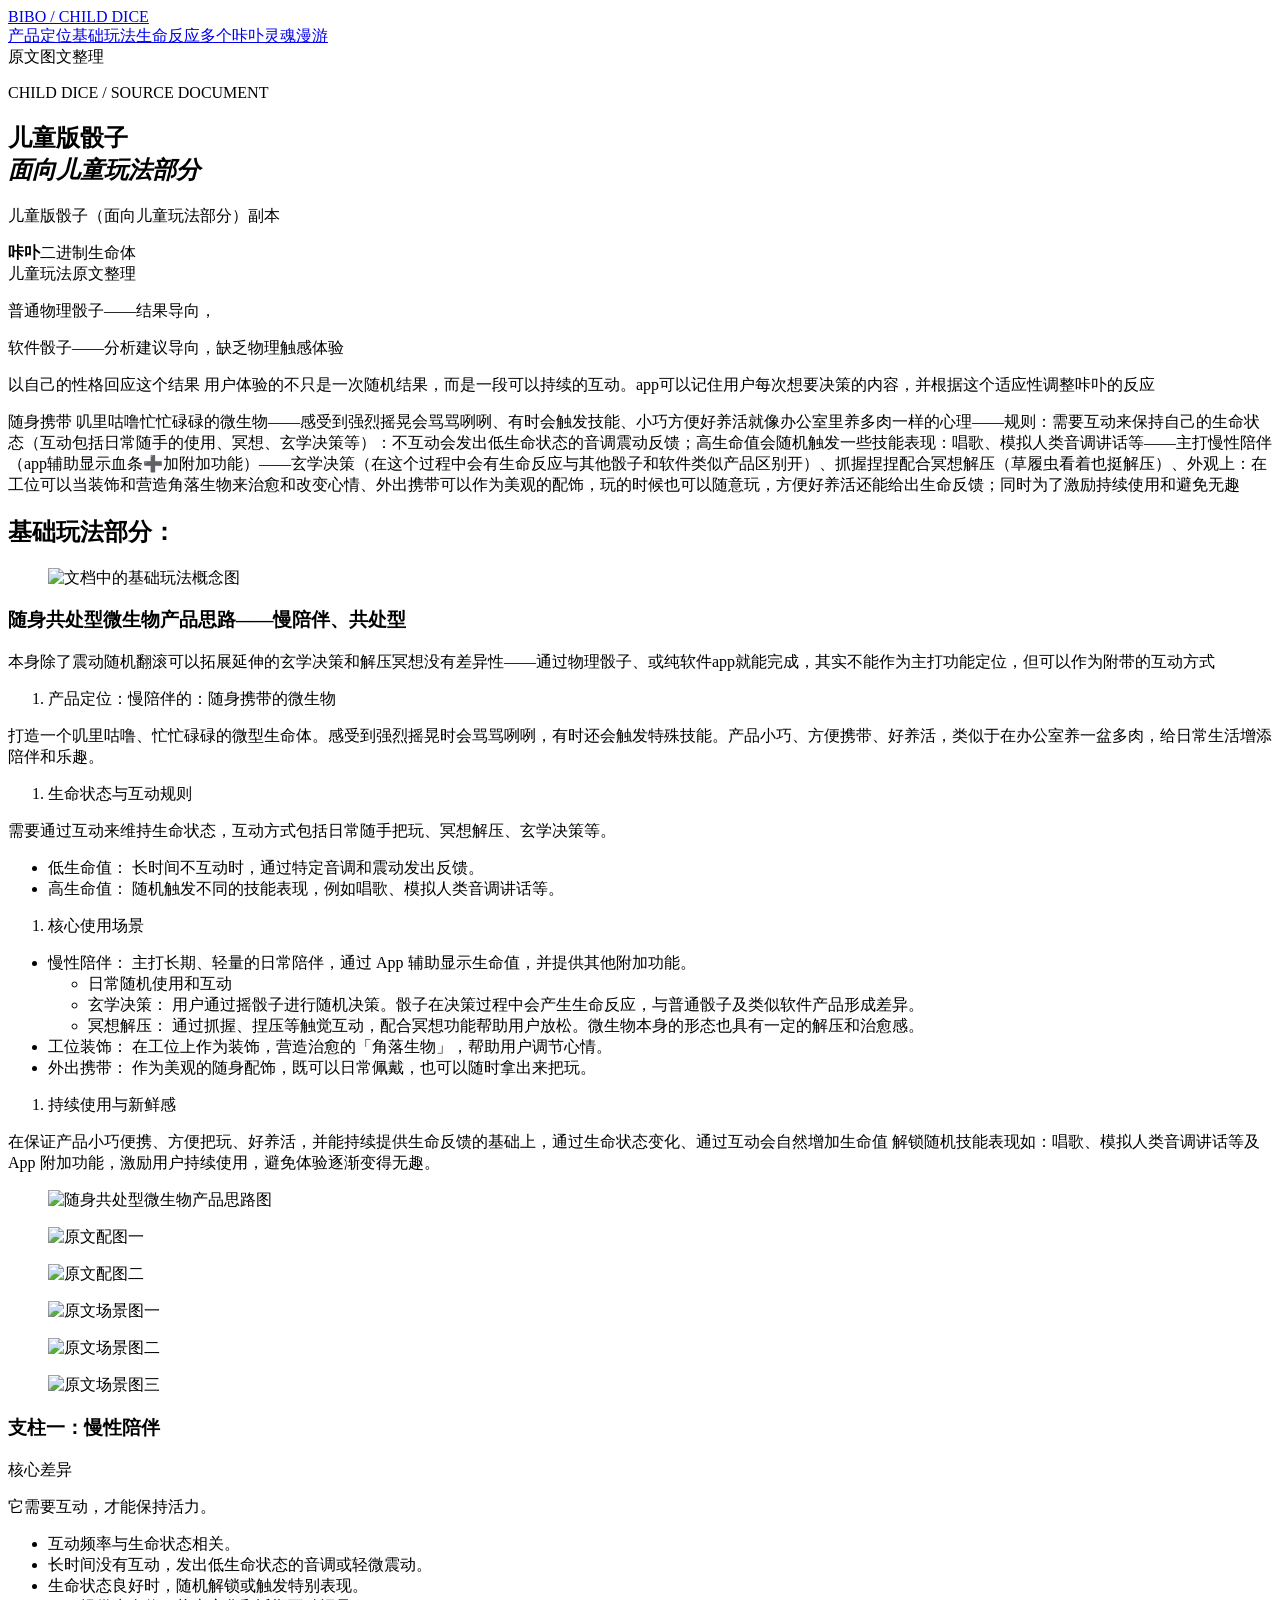
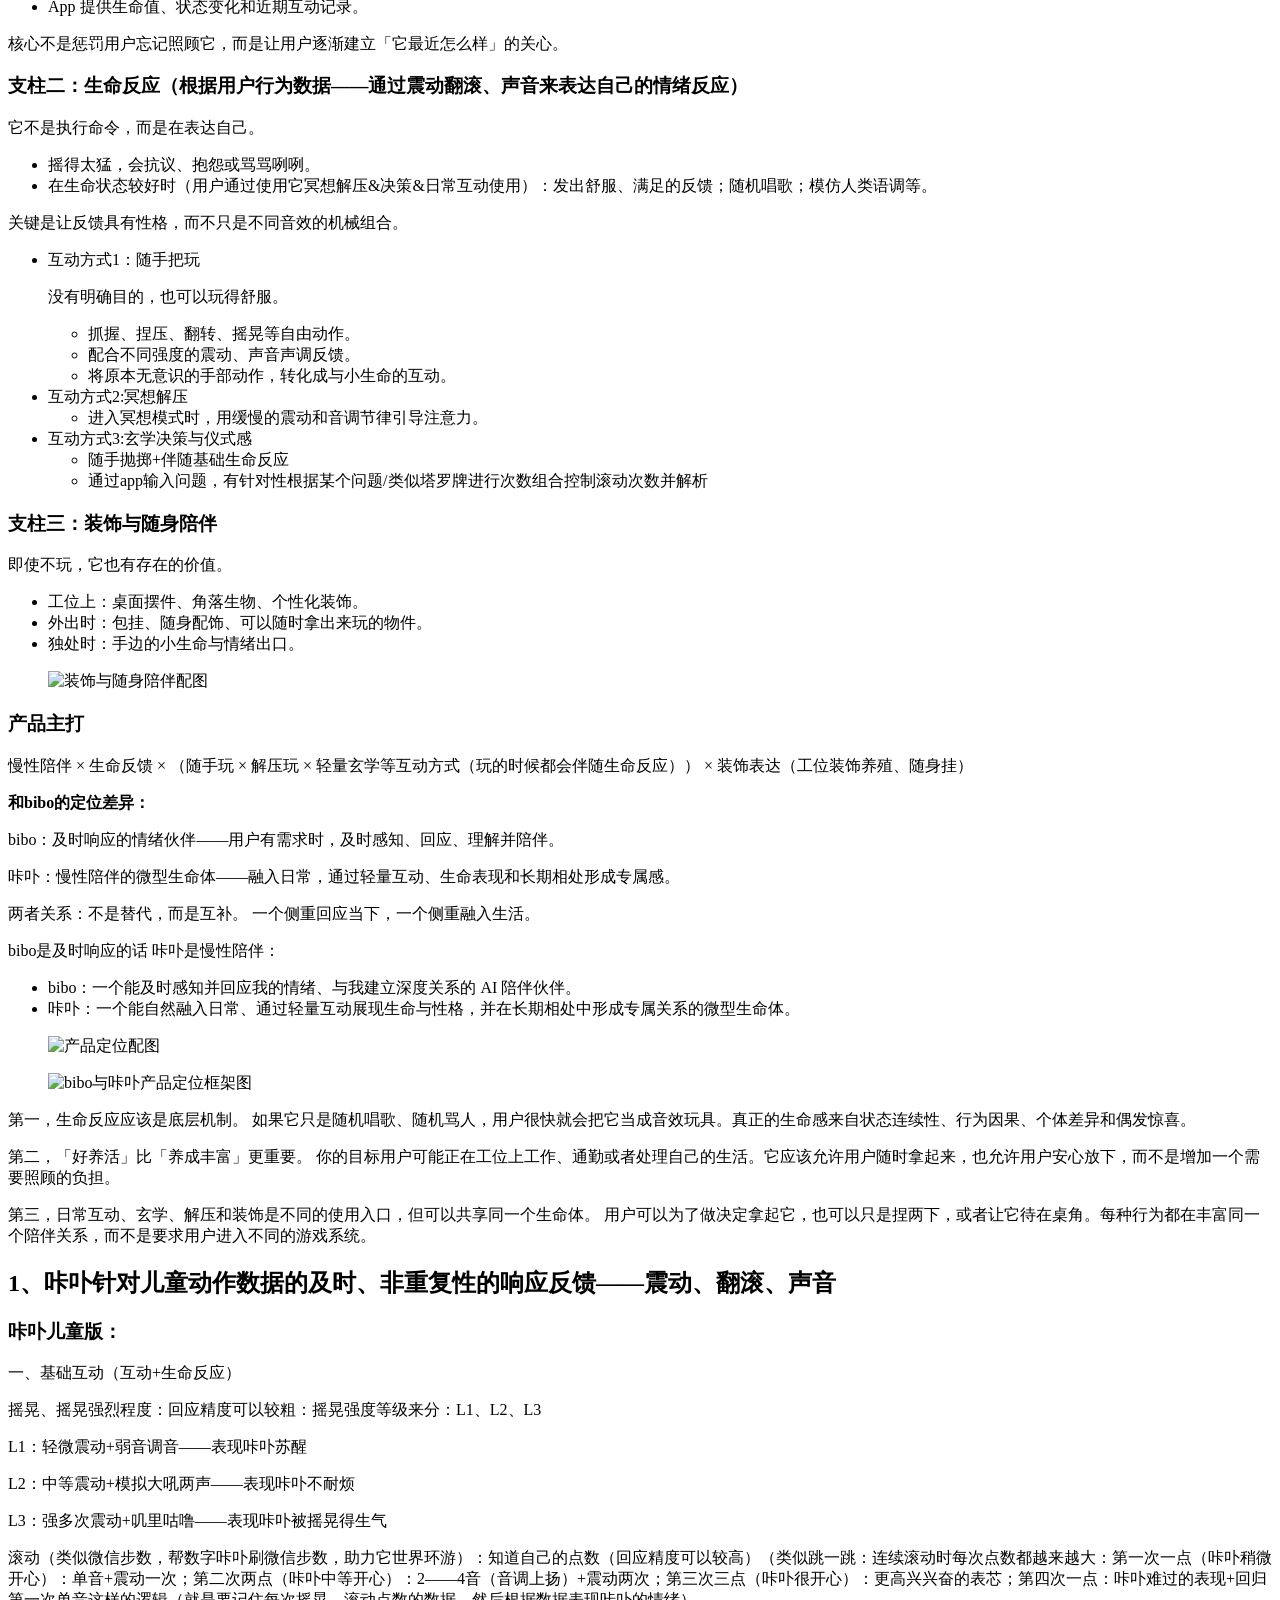
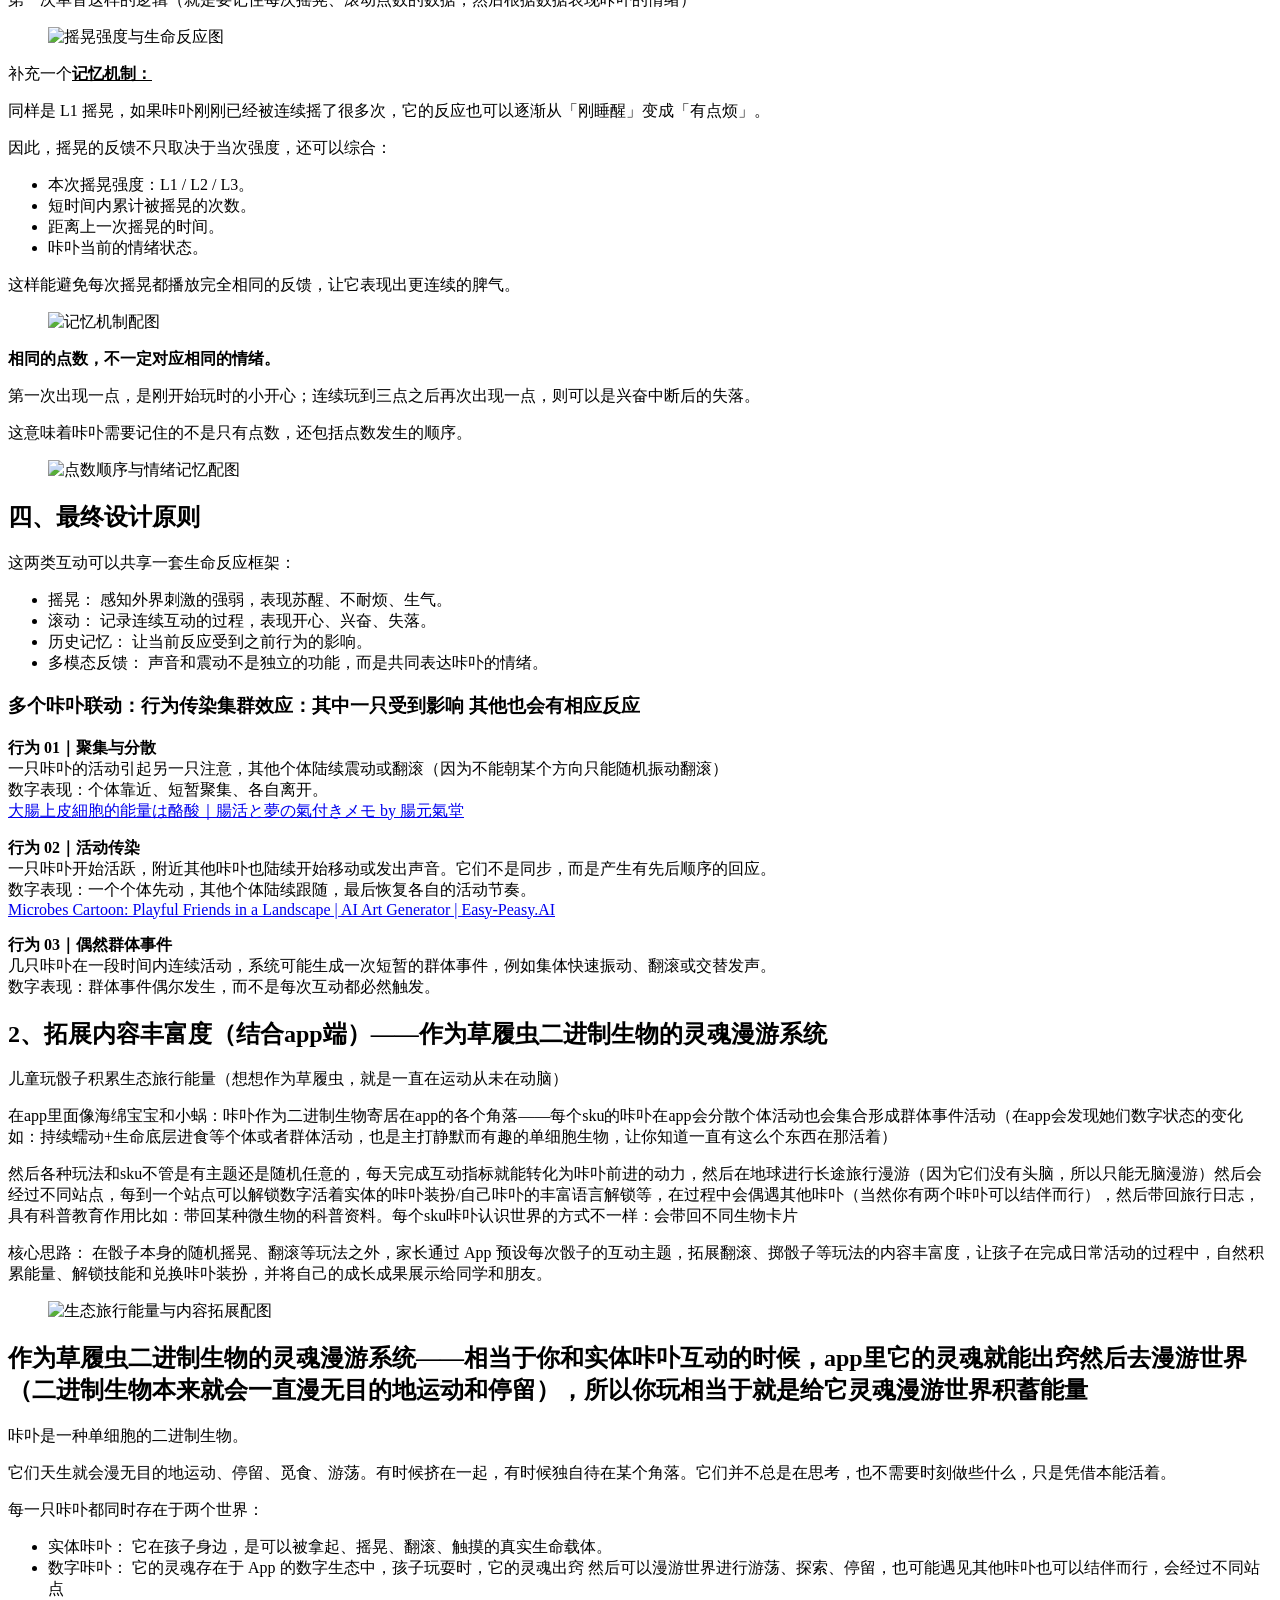
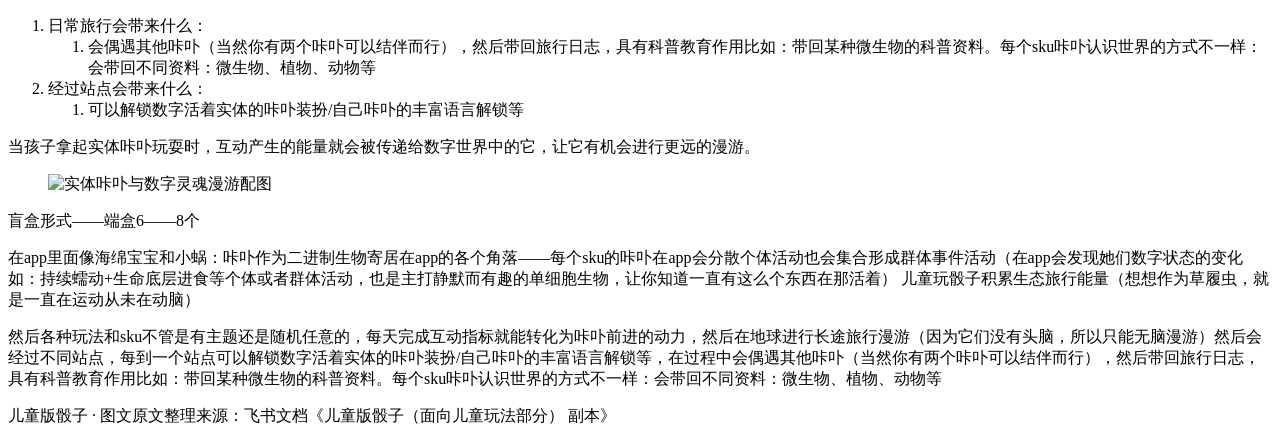
==== child-dice-source.html @ 96156d4f "Add child dice source page" ====
<!doctype html>
<html lang="zh-CN">
<head>
  <meta charset="utf-8" />
  <meta name="viewport" content="width=device-width, initial-scale=1" />
  <meta name="description" content="儿童版骰子面向儿童玩法的完整图文整理" />
  <title>儿童版骰子｜面向儿童玩法部分</title>
  <link rel="stylesheet" href="child-dice-source.css" />
</head>
<body>
  <header class="site-header">
    <a class="brand" href="#top"><span class="brand-mark"></span><span>BIBO / CHILD DICE</span></a>
    <nav aria-label="页面导航">
      <a href="#position">产品定位</a><a href="#basic">基础玩法</a><a href="#response">生命反应</a><a href="#swarm">多个咔卟</a><a href="#travel">灵魂漫游</a>
    </nav>
    <span class="edition">原文图文整理</span>
  </header>

  <main id="top">
    <section class="hero wrap">
      <div>
        <p class="eyebrow">CHILD DICE / SOURCE DOCUMENT</p>
        <h1>儿童版骰子<br /><em>面向儿童玩法部分</em></h1>
        <p class="lede">儿童版骰子（面向儿童玩法部分）副本</p>
      </div>
      <div class="hero-stamp"><strong>咔卟</strong><span>二进制生命体<br />儿童玩法原文整理</span></div>
    </section>

    <article class="document wrap">
      <section class="source-block intro" id="position">
        <p>普通物理骰子——结果导向，</p>
        <p>软件骰子——分析建议导向，缺乏物理触感体验</p>
        <p>以自己的性格回应这个结果 用户体验的不只是一次随机结果，而是一段可以持续的互动。app可以记住用户每次想要决策的内容，并根据这个适应性调整咔卟的反应</p>
        <p>随身携带 叽里咕噜忙忙碌碌的微生物——感受到强烈摇晃会骂骂咧咧、有时会触发技能、小巧方便好养活就像办公室里养多肉一样的心理——规则：需要互动来保持自己的生命状态（互动包括日常随手的使用、冥想、玄学决策等）：不互动会发出低生命状态的音调震动反馈；高生命值会随机触发一些技能表现：唱歌、模拟人类音调讲话等——主打慢性陪伴（app辅助显示血条➕加附加功能）——玄学决策（在这个过程中会有生命反应与其他骰子和软件类似产品区别开）、抓握捏捏配合冥想解压（草履虫看着也挺解压）、外观上：在工位可以当装饰和营造角落生物来治愈和改变心情、外出携带可以作为美观的配饰，玩的时候也可以随意玩，方便好养活还能给出生命反馈；同时为了激励持续使用和避免无趣</p>
      </section>

      <section class="source-block" id="basic">
        <h2>基础玩法部分：</h2>
        <figure class="full-image"><img src="assets/child-dice-source/01-overview.png" alt="文档中的基础玩法概念图" /></figure>
        <h3>随身共处型微生物产品思路——慢陪伴、共处型</h3>
        <p>本身除了震动随机翻滚可以拓展延伸的玄学决策和解压冥想没有差异性——通过物理骰子、或纯软件app就能完成，其实不能作为主打功能定位，但可以作为附带的互动方式</p>
        <ol><li>产品定位：慢陪伴的：随身携带的微生物</li></ol>
        <p>打造一个叽里咕噜、忙忙碌碌的微型生命体。感受到强烈摇晃时会骂骂咧咧，有时还会触发特殊技能。产品小巧、方便携带、好养活，类似于在办公室养一盆多肉，给日常生活增添陪伴和乐趣。</p>
        <ol><li>生命状态与互动规则</li></ol>
        <p>需要通过互动来维持生命状态，互动方式包括日常随手把玩、冥想解压、玄学决策等。</p>
        <ul><li>低生命值： 长时间不互动时，通过特定音调和震动发出反馈。</li><li>高生命值： 随机触发不同的技能表现，例如唱歌、模拟人类音调讲话等。</li></ul>
        <ol><li>核心使用场景</li></ol>
        <ul>
          <li>慢性陪伴： 主打长期、轻量的日常陪伴，通过 App 辅助显示生命值，并提供其他附加功能。<ul><li>日常随机使用和互动</li><li>玄学决策： 用户通过摇骰子进行随机决策。骰子在决策过程中会产生生命反应，与普通骰子及类似软件产品形成差异。</li><li>冥想解压： 通过抓握、捏压等触觉互动，配合冥想功能帮助用户放松。微生物本身的形态也具有一定的解压和治愈感。</li></ul></li>
          <li>工位装饰： 在工位上作为装饰，营造治愈的「角落生物」，帮助用户调节心情。</li><li>外出携带： 作为美观的随身配饰，既可以日常佩戴，也可以随时拿出来把玩。</li>
        </ul>
        <ol><li>持续使用与新鲜感</li></ol>
        <p>在保证产品小巧便携、方便把玩、好养活，并能持续提供生命反馈的基础上，通过生命状态变化、通过互动会自然增加生命值 解锁随机技能表现如：唱歌、模拟人类音调讲话等及 App 附加功能，激励用户持续使用，避免体验逐渐变得无趣。</p>
        <figure class="full-image"><img src="assets/child-dice-source/02-concept.png" alt="随身共处型微生物产品思路图" /></figure>
        <div class="image-pair"><figure><img src="assets/child-dice-source/03-left.png" alt="原文配图一" /></figure><figure><img src="assets/child-dice-source/04-right.png" alt="原文配图二" /></figure></div>
        <div class="image-stack"><figure><img src="assets/child-dice-source/05-scenario.png" alt="原文场景图一" /></figure><figure><img src="assets/child-dice-source/06-scenario.png" alt="原文场景图二" /></figure><figure><img src="assets/child-dice-source/07-scenario.png" alt="原文场景图三" /></figure></div>
      </section>

      <section class="source-block pillars">
        <h3>支柱一：慢性陪伴</h3>
        <p>核心差异</p><p>它需要互动，才能保持活力。</p>
        <ul><li>互动频率与生命状态相关。</li><li>长时间没有互动，发出低生命状态的音调或轻微震动。</li><li>生命状态良好时，随机解锁或触发特别表现。</li><li>App 提供生命值、状态变化和近期互动记录。</li></ul>
        <p>核心不是惩罚用户忘记照顾它，而是让用户逐渐建立「它最近怎么样」的关心。</p>
        <h3>支柱二：生命反应（根据用户行为数据——通过震动翻滚、声音来表达自己的情绪反应）</h3>
        <p>它不是执行命令，而是在表达自己。</p>
        <ul><li>摇得太猛，会抗议、抱怨或骂骂咧咧。</li><li>在生命状态较好时（用户通过使用它冥想解压&amp;决策&amp;日常互动使用）：发出舒服、满足的反馈；随机唱歌；模仿人类语调等。</li></ul>
        <p>关键是让反馈具有性格，而不只是不同音效的机械组合。</p>
        <ul>
          <li>互动方式1：随手把玩<p>没有明确目的，也可以玩得舒服。</p><ul><li>抓握、捏压、翻转、摇晃等自由动作。</li><li>配合不同强度的震动、声音声调反馈。</li><li>将原本无意识的手部动作，转化成与小生命的互动。</li></ul></li>
          <li>互动方式2:冥想解压<ul><li>进入冥想模式时，用缓慢的震动和音调节律引导注意力。</li></ul></li>
          <li>互动方式3:玄学决策与仪式感<ul><li>随手抛掷+伴随基础生命反应</li><li>通过app输入问题，有针对性根据某个问题/类似塔罗牌进行次数组合控制滚动次数并解析</li></ul></li>
        </ul>
        <h3>支柱三：装饰与随身陪伴</h3>
        <p>即使不玩，它也有存在的价值。</p>
        <ul><li>工位上：桌面摆件、角落生物、个性化装饰。</li><li>外出时：包挂、随身配饰、可以随时拿出来玩的物件。</li><li>独处时：手边的小生命与情绪出口。</li></ul>
        <figure class="full-image"><img src="assets/child-dice-source/08-companion.png" alt="装饰与随身陪伴配图" /></figure>
        <h3>产品主打</h3>
        <p>慢性陪伴 × 生命反馈 × （随手玩 × 解压玩 × 轻量玄学等互动方式（玩的时候都会伴随生命反应）） × 装饰表达（工位装饰养殖、随身挂）</p>
        <p><b>和bibo的定位差异：</b></p><p>bibo：及时响应的情绪伙伴——用户有需求时，及时感知、回应、理解并陪伴。</p><p>咔卟：慢性陪伴的微型生命体——融入日常，通过轻量互动、生命表现和长期相处形成专属感。</p><p>两者关系：不是替代，而是互补。 一个侧重回应当下，一个侧重融入生活。</p>
        <p>bibo是及时响应的话 咔卟是慢性陪伴：</p><ul><li>bibo：一个能及时感知并回应我的情绪、与我建立深度关系的 AI 陪伴伙伴。</li><li>咔卟：一个能自然融入日常、通过轻量互动展现生命与性格，并在长期相处中形成专属关系的微型生命体。</li></ul>
        <figure class="full-image"><img src="assets/child-dice-source/09-positioning.png" alt="产品定位配图" /></figure><figure class="full-image"><img src="assets/child-dice-source/10-bibo-kabu.png" alt="bibo与咔卟产品定位框架图" /></figure>
        <p>第一，生命反应应该是底层机制。 如果它只是随机唱歌、随机骂人，用户很快就会把它当成音效玩具。真正的生命感来自状态连续性、行为因果、个体差异和偶发惊喜。</p>
        <p>第二，「好养活」比「养成丰富」更重要。 你的目标用户可能正在工位上工作、通勤或者处理自己的生活。它应该允许用户随时拿起来，也允许用户安心放下，而不是增加一个需要照顾的负担。</p>
        <p>第三，日常互动、玄学、解压和装饰是不同的使用入口，但可以共享同一个生命体。 用户可以为了做决定拿起它，也可以只是捏两下，或者让它待在桌角。每种行为都在丰富同一个陪伴关系，而不是要求用户进入不同的游戏系统。</p>
      </section>

      <section class="source-block" id="response">
        <h2>1、咔卟针对儿童动作数据的及时、非重复性的响应反馈——震动、翻滚、声音</h2>
        <h1>咔卟儿童版：</h1><p>一、基础互动（互动+生命反应）</p>
        <p>摇晃、摇晃强烈程度：回应精度可以较粗：摇晃强度等级来分：L1、L2、L3</p>
        <p>L1：轻微震动+弱音调音——表现咔卟苏醒</p><p>L2：中等震动+模拟大吼两声——表现咔卟不耐烦</p><p>L3：强多次震动+叽里咕噜——表现咔卟被摇晃得生气</p>
        <p>滚动（类似微信步数，帮数字咔卟刷微信步数，助力它世界环游）：知道自己的点数（回应精度可以较高）（类似跳一跳：连续滚动时每次点数都越来越大：第一次一点（咔卟稍微开心）：单音+震动一次；第二次两点（咔卟中等开心）：2——4音（音调上扬）+震动两次；第三次三点（咔卟很开心）：更高兴兴奋的表芯；第四次一点：咔卟难过的表现+回归第一次单音这样的逻辑（就是要记住每次摇晃、滚动点数的数据，然后根据数据表现咔卟的情绪）</p>
        <figure class="full-image"><img src="assets/child-dice-source/11-shake-response.png" alt="摇晃强度与生命反应图" /></figure>
        <p>补充一个<b><u>记忆机制：</u></b></p><p>同样是 L1 摇晃，如果咔卟刚刚已经被连续摇了很多次，它的反应也可以逐渐从「刚睡醒」变成「有点烦」。</p><p>因此，摇晃的反馈不只取决于当次强度，还可以综合：</p><ul><li>本次摇晃强度：L1 / L2 / L3。</li><li>短时间内累计被摇晃的次数。</li><li>距离上一次摇晃的时间。</li><li>咔卟当前的情绪状态。</li></ul>
        <p>这样能避免每次摇晃都播放完全相同的反馈，让它表现出更连续的脾气。</p><figure class="full-image"><img src="assets/child-dice-source/12-memory.png" alt="记忆机制配图" /></figure>
        <p><b>相同的点数，不一定对应相同的情绪。</b></p><p>第一次出现一点，是刚开始玩时的小开心；连续玩到三点之后再次出现一点，则可以是兴奋中断后的失落。</p><p>这意味着咔卟需要记住的不是只有点数，还包括点数发生的顺序。</p><figure class="full-image"><img src="assets/child-dice-source/13-roll-memory.png" alt="点数顺序与情绪记忆配图" /></figure>
        <h2>四、最终设计原则</h2><p>这两类互动可以共享一套生命反应框架：</p><ul><li>摇晃： 感知外界刺激的强弱，表现苏醒、不耐烦、生气。</li><li>滚动： 记录连续互动的过程，表现开心、兴奋、失落。</li><li>历史记忆： 让当前反应受到之前行为的影响。</li><li>多模态反馈： 声音和震动不是独立的功能，而是共同表达咔卟的情绪。</li></ul>
      </section>

      <section class="source-block" id="swarm">
        <h1>多个咔卟联动：行为传染集群效应：其中一只受到影响 其他也会有相应反应</h1>
        <p><b>行为 01｜聚集与分散</b><br />一只咔卟的活动引起另一只注意，其他个体陆续震动或翻滚（因为不能朝某个方向只能随机振动翻滚）<br />数字表现：个体靠近、短暂聚集、各自离开。<br /><a href="https://images.openai.com/static-rsc-4/Qj-pBT9pZIznka8liazETEY6cP1XOgUjFkYp9rlZqb0fDJ1J6VQ82qdjKdlsqSiosQWa6qS948s3ys4_XcOu823qMtj8EXeokLvXXbiYYChERYshEEqoEVrTX4sRbcTk2lcrN-MRhfj6WqP17IEGfV4XFQRvW7LobXs482mrAQs?purpose=inline">大腸上皮細胞的能量は酪酸｜腸活と夢の氣付きメモ by 腸元氣堂</a></p>
        <p><b>行为 02｜活动传染</b><br />一只咔卟开始活跃，附近其他咔卟也陆续开始移动或发出声音。它们不是同步，而是产生有先后顺序的回应。<br />数字表现：一个个体先动，其他个体陆续跟随，最后恢复各自的活动节奏。<br /><a href="https://images.openai.com/static-rsc-4/vrpW2fhEib98w_b7hezajFPuRcAiP8vLCv7kvCfgTFHOcJHsXTMRkm8jaqk6qA_sxZWRoVz3rI7BCdZ0VZx5S1K7lO5_WIF5LnZJO63Iphu2b4NpVU6kT9WmgZHWEGU_ZcV_eAH1ZwmTBJGNC-s46bJ2bcGM_72Yu2LF4eiDxzU?purpose=inline">Microbes Cartoon: Playful Friends in a Landscape | AI Art Generator | Easy-Peasy.AI</a></p>
        <p><b>行为 03｜偶然群体事件</b><br />几只咔卟在一段时间内连续活动，系统可能生成一次短暂的群体事件，例如集体快速振动、翻滚或交替发声。<br />数字表现：群体事件偶尔发生，而不是每次互动都必然触发。</p>
      </section>

      <section class="source-block" id="travel">
        <h2>2、拓展内容丰富度（结合app端）——作为草履虫二进制生物的灵魂漫游系统</h2>
        <p>儿童玩骰子积累生态旅行能量（想想作为草履虫，就是一直在运动从未在动脑）</p>
        <p>在app里面像海绵宝宝和小蜗：咔卟作为二进制生物寄居在app的各个角落——每个sku的咔卟在app会分散个体活动也会集合形成群体事件活动（在app会发现她们数字状态的变化如：持续蠕动+生命底层进食等个体或者群体活动，也是主打静默而有趣的单细胞生物，让你知道一直有这么个东西在那活着）</p>
        <p>然后各种玩法和sku不管是有主题还是随机任意的，每天完成互动指标就能转化为咔卟前进的动力，然后在地球进行长途旅行漫游（因为它们没有头脑，所以只能无脑漫游）然后会经过不同站点，每到一个站点可以解锁数字活着实体的咔卟装扮/自己咔卟的丰富语言解锁等，在过程中会偶遇其他咔卟（当然你有两个咔卟可以结伴而行），然后带回旅行日志，具有科普教育作用比如：带回某种微生物的科普资料。每个sku咔卟认识世界的方式不一样：会带回不同生物卡片</p>
        <p>核心思路： 在骰子本身的随机摇晃、翻滚等玩法之外，家长通过 App 预设每次骰子的互动主题，拓展翻滚、掷骰子等玩法的内容丰富度，让孩子在完成日常活动的过程中，自然积累能量、解锁技能和兑换咔卟装扮，并将自己的成长成果展示给同学和朋友。</p>
        <figure class="full-image"><img src="assets/child-dice-source/14-travel-system.png" alt="生态旅行能量与内容拓展配图" /></figure>
        <h2>作为草履虫二进制生物的灵魂漫游系统——相当于你和实体咔卟互动的时候，app里它的灵魂就能出窍然后去漫游世界（二进制生物本来就会一直漫无目的地运动和停留），所以你玩相当于就是给它灵魂漫游世界积蓄能量</h2>
        <p>咔卟是一种单细胞的二进制生物。</p><p>它们天生就会漫无目的地运动、停留、觅食、游荡。有时候挤在一起，有时候独自待在某个角落。它们并不总是在思考，也不需要时刻做些什么，只是凭借本能活着。</p><p>每一只咔卟都同时存在于两个世界：</p>
        <ul><li>实体咔卟： 它在孩子身边，是可以被拿起、摇晃、翻滚、触摸的真实生命载体。</li><li>数字咔卟： 它的灵魂存在于 App 的数字生态中，孩子玩耍时，它的灵魂出窍 然后可以漫游世界进行游荡、探索、停留，也可能遇见其他咔卟也可以结伴而行，会经过不同站点</li></ul>
        <ol><li>日常旅行会带来什么：<ol><li>会偶遇其他咔卟（当然你有两个咔卟可以结伴而行），然后带回旅行日志，具有科普教育作用比如：带回某种微生物的科普资料。每个sku咔卟认识世界的方式不一样：会带回不同资料：微生物、植物、动物等</li></ol></li><li>经过站点会带来什么：<ol><li>可以解锁数字活着实体的咔卟装扮/自己咔卟的丰富语言解锁等</li></ol></li></ol>
        <p>当孩子拿起实体咔卟玩耍时，互动产生的能量就会被传递给数字世界中的它，让它有机会进行更远的漫游。</p><figure class="full-image"><img src="assets/child-dice-source/15-soul-travel.png" alt="实体咔卟与数字灵魂漫游配图" /></figure>
        <p>盲盒形式——端盒6——8个</p>
        <p>在app里面像海绵宝宝和小蜗：咔卟作为二进制生物寄居在app的各个角落——每个sku的咔卟在app会分散个体活动也会集合形成群体事件活动（在app会发现她们数字状态的变化如：持续蠕动+生命底层进食等个体或者群体活动，也是主打静默而有趣的单细胞生物，让你知道一直有这么个东西在那活着）         儿童玩骰子积累生态旅行能量（想想作为草履虫，就是一直在运动从未在动脑）</p>
        <p>然后各种玩法和sku不管是有主题还是随机任意的，每天完成互动指标就能转化为咔卟前进的动力，然后在地球进行长途旅行漫游（因为它们没有头脑，所以只能无脑漫游）然后会经过不同站点，每到一个站点可以解锁数字活着实体的咔卟装扮/自己咔卟的丰富语言解锁等，在过程中会偶遇其他咔卟（当然你有两个咔卟可以结伴而行），然后带回旅行日志，具有科普教育作用比如：带回某种微生物的科普资料。每个sku咔卟认识世界的方式不一样：会带回不同资料：微生物、植物、动物等</p>
      </section>
    </article>
  </main>
  <footer class="site-footer wrap"><span>儿童版骰子 · 图文原文整理</span><span>来源：飞书文档《儿童版骰子（面向儿童玩法部分） 副本》</span></footer>
</body>
</html>
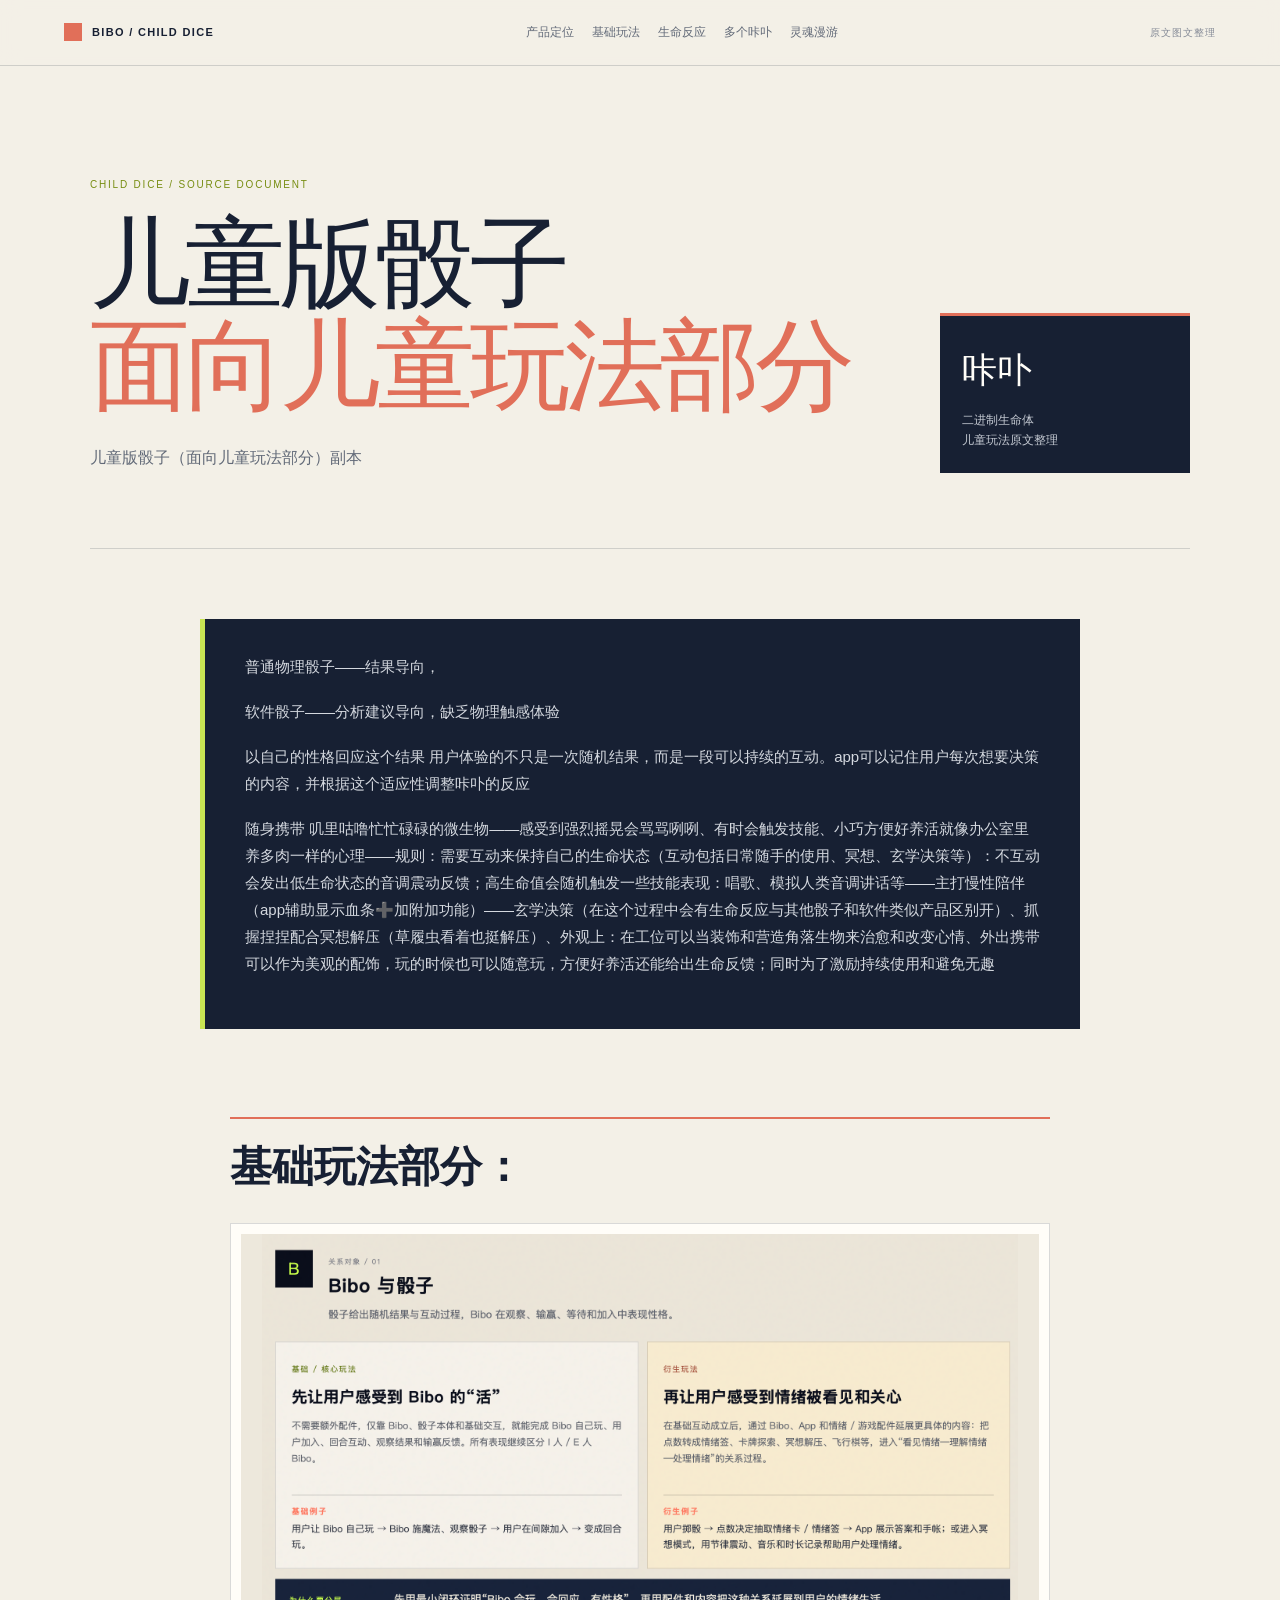
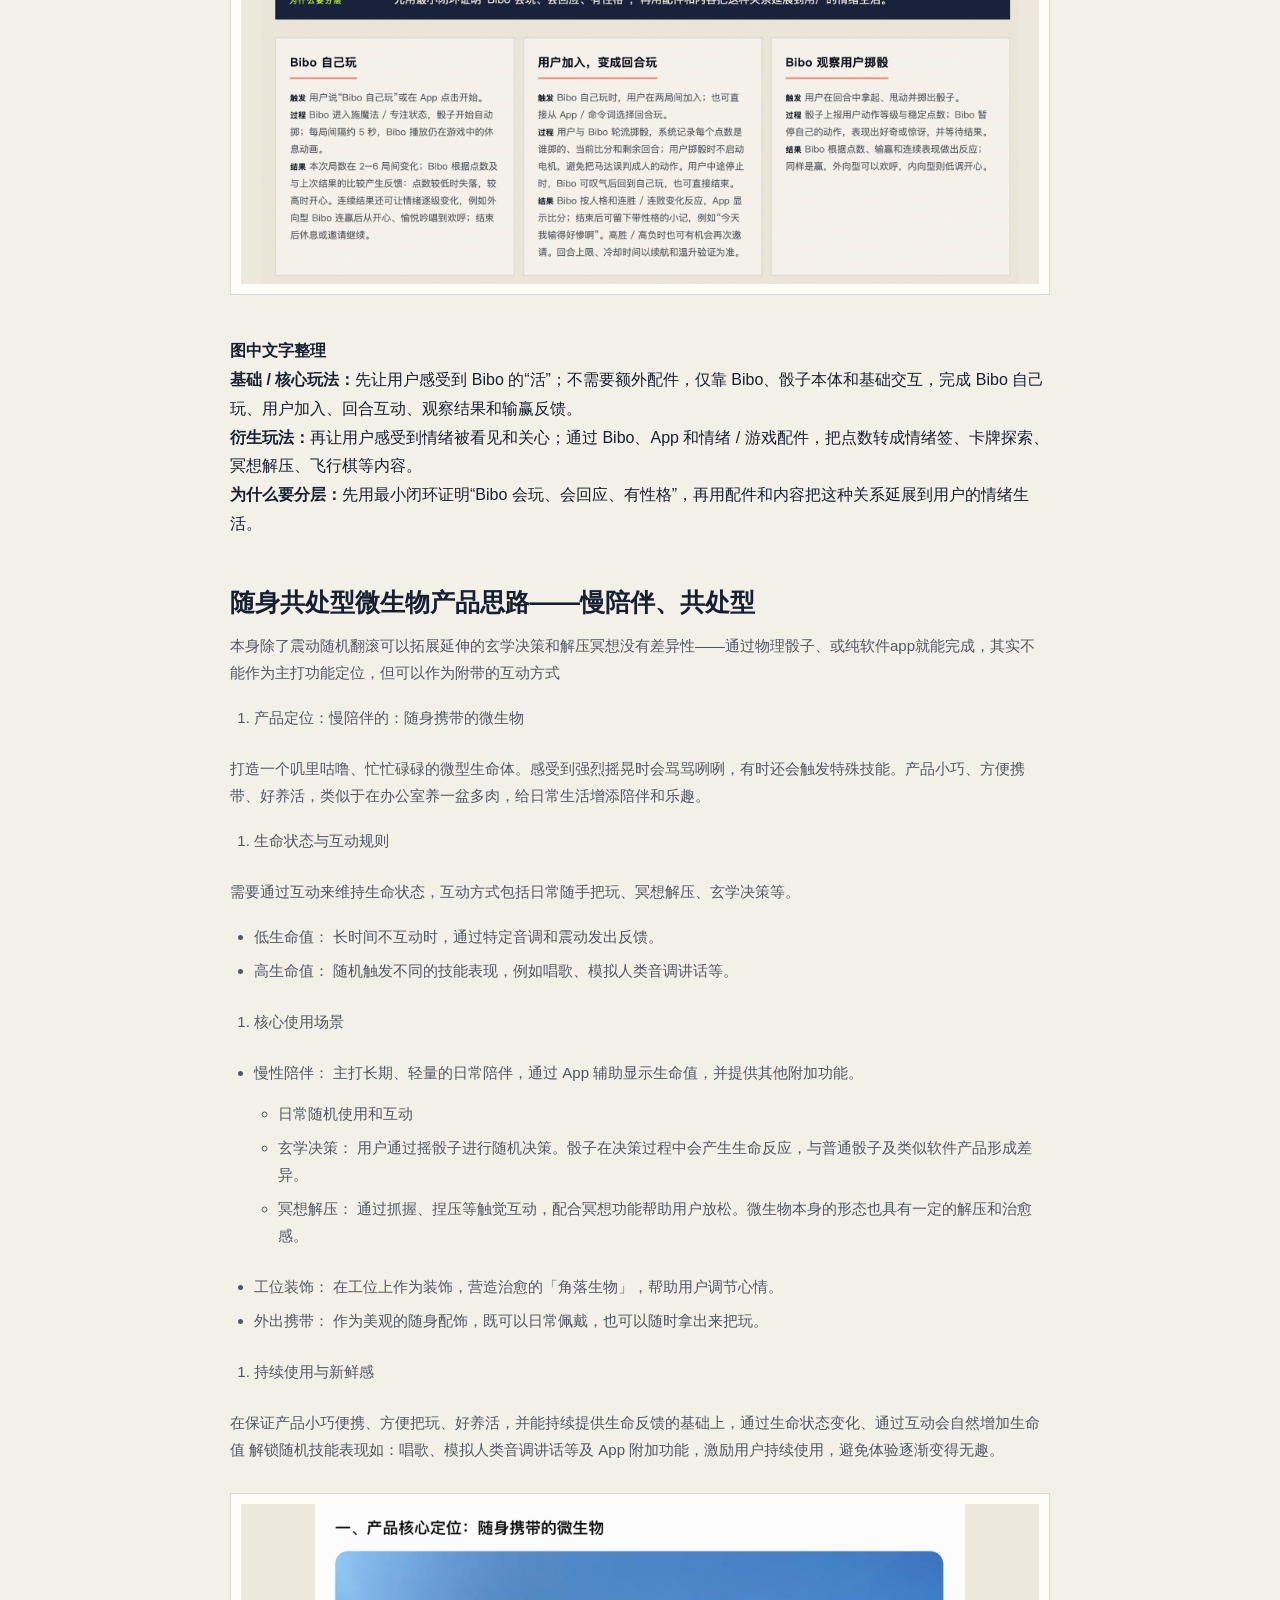
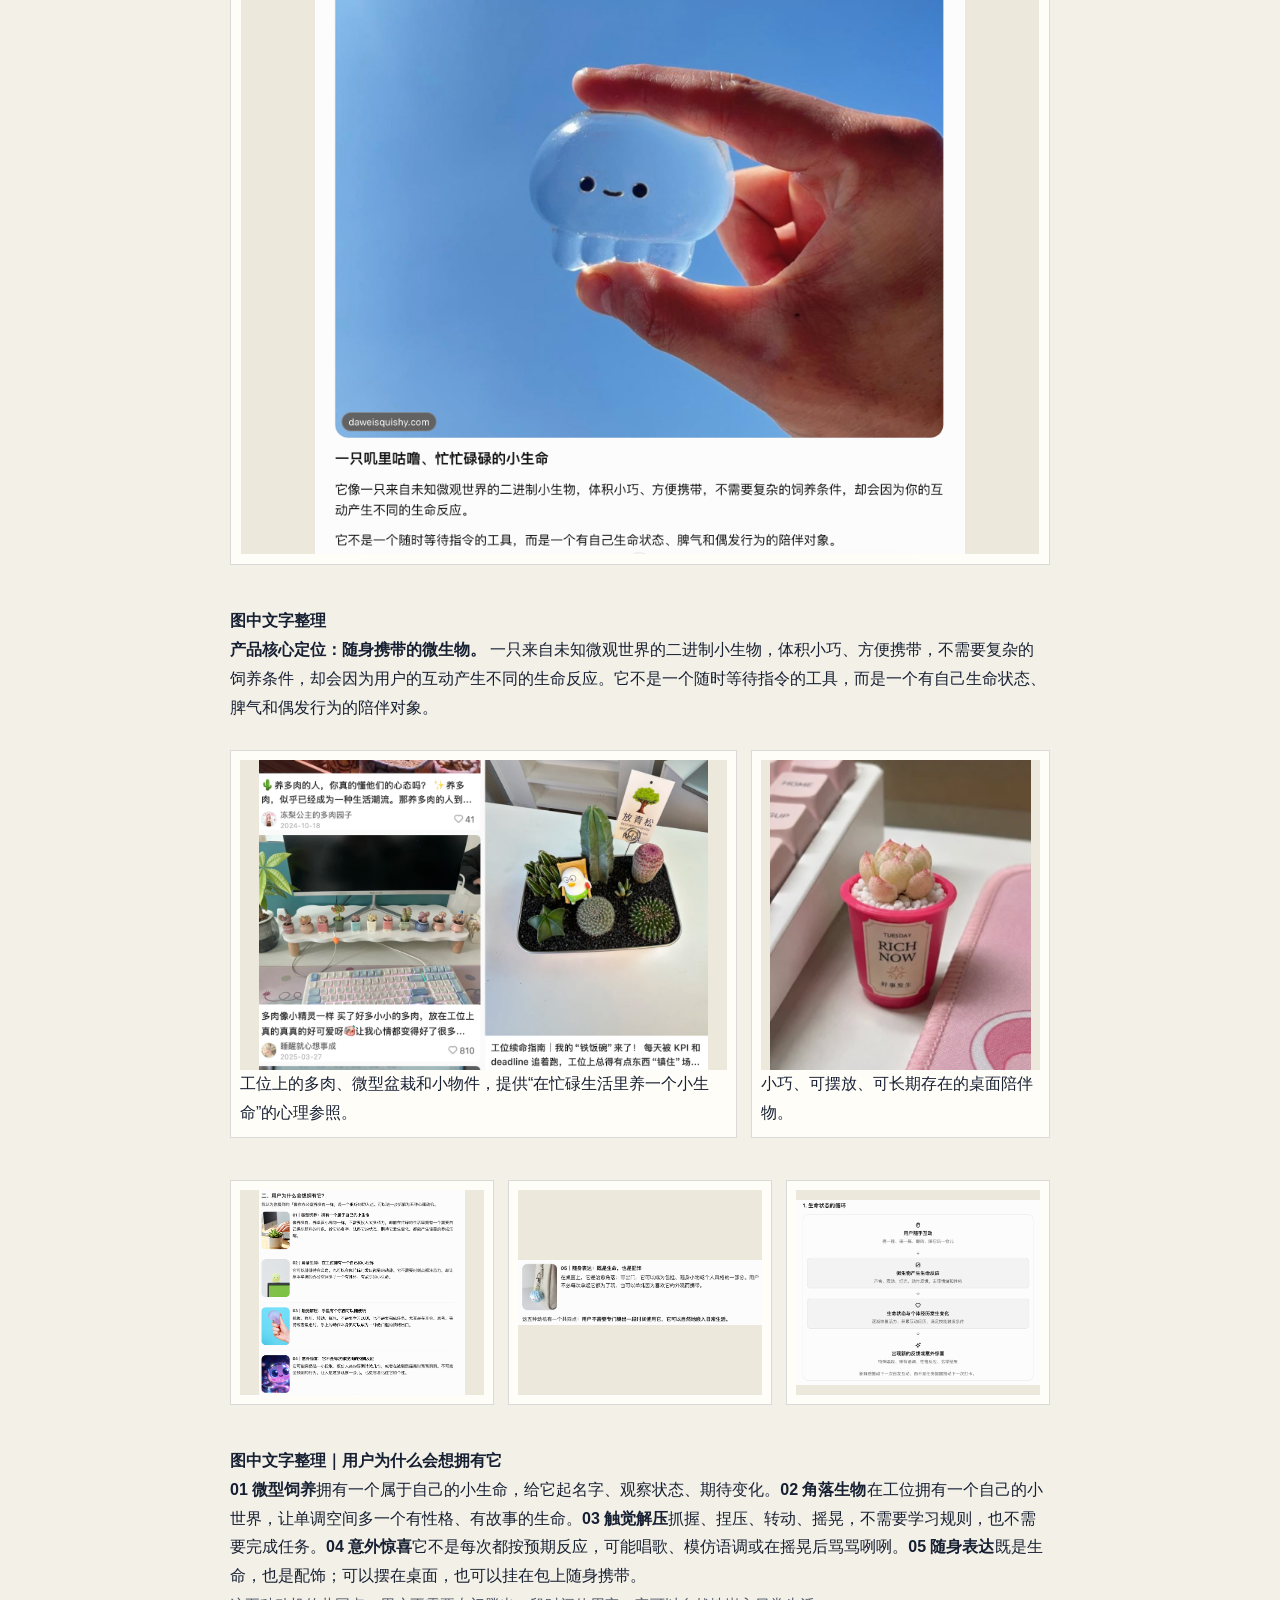
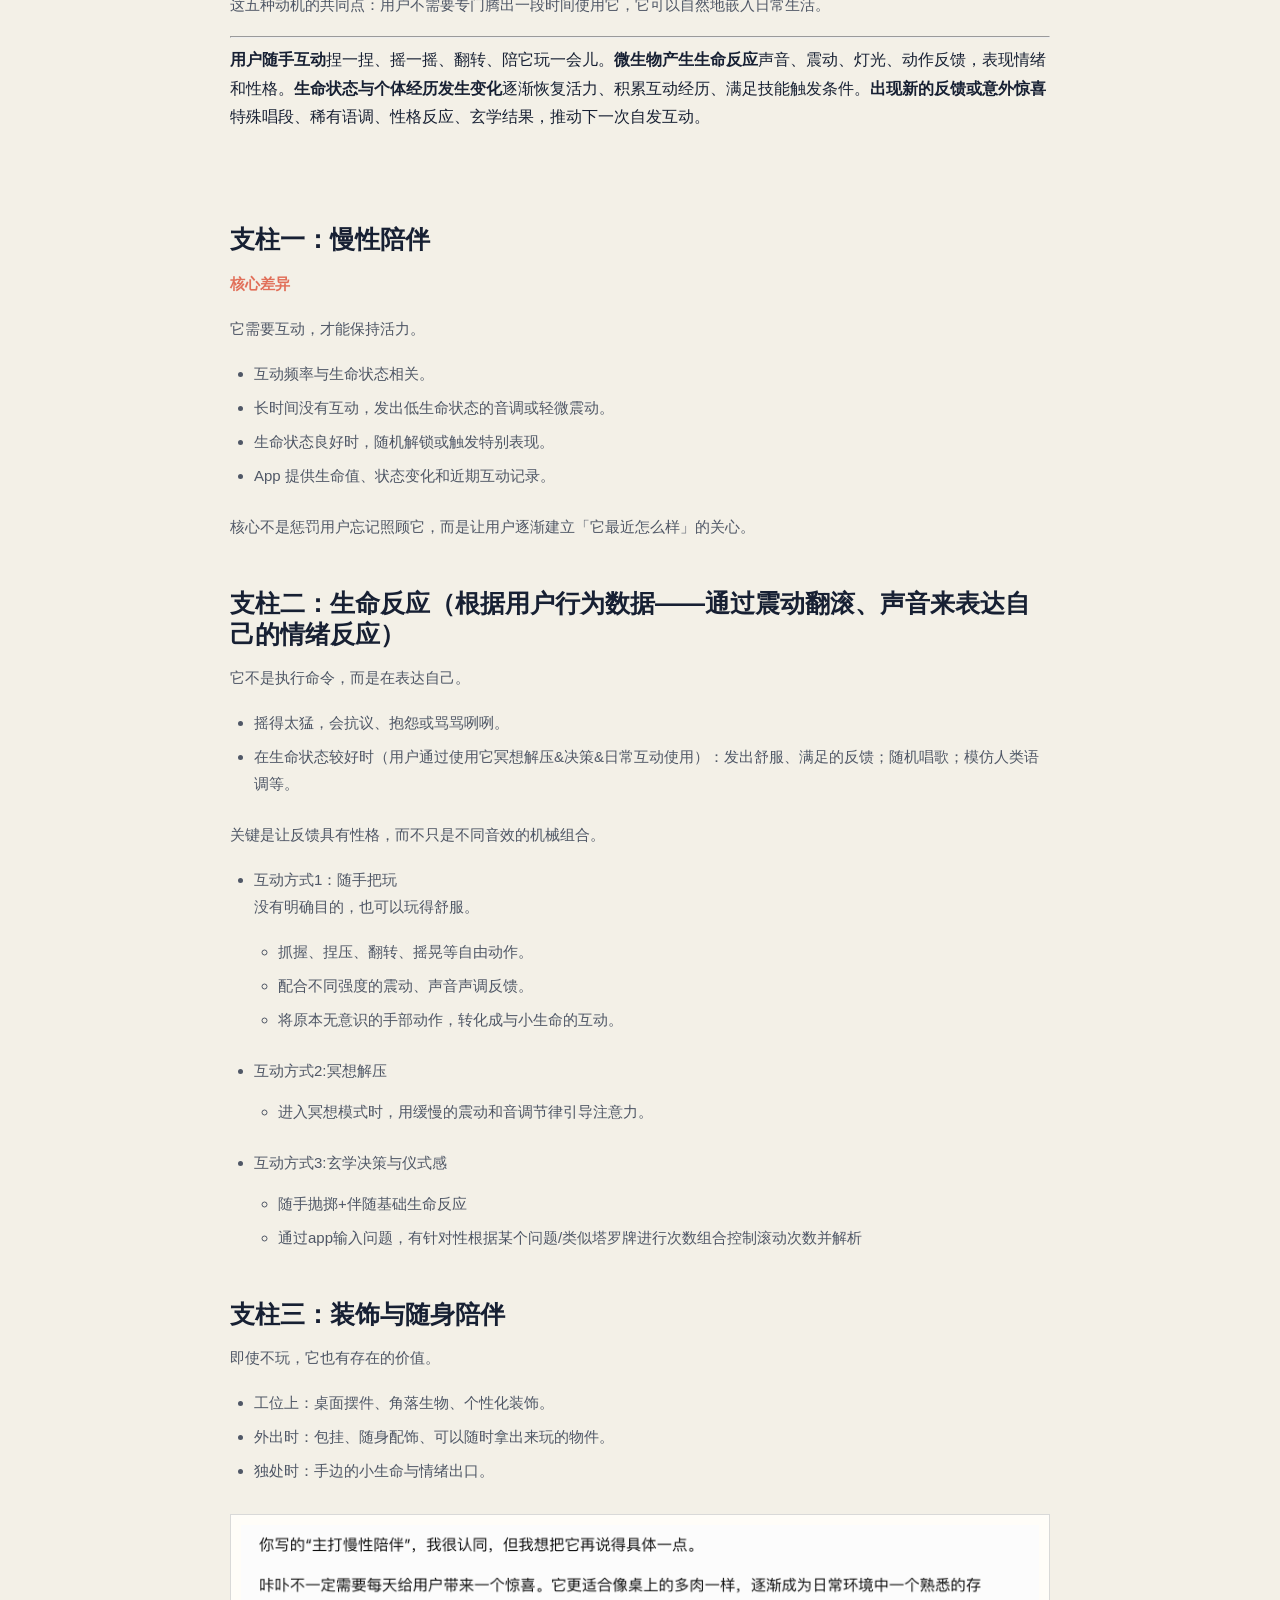
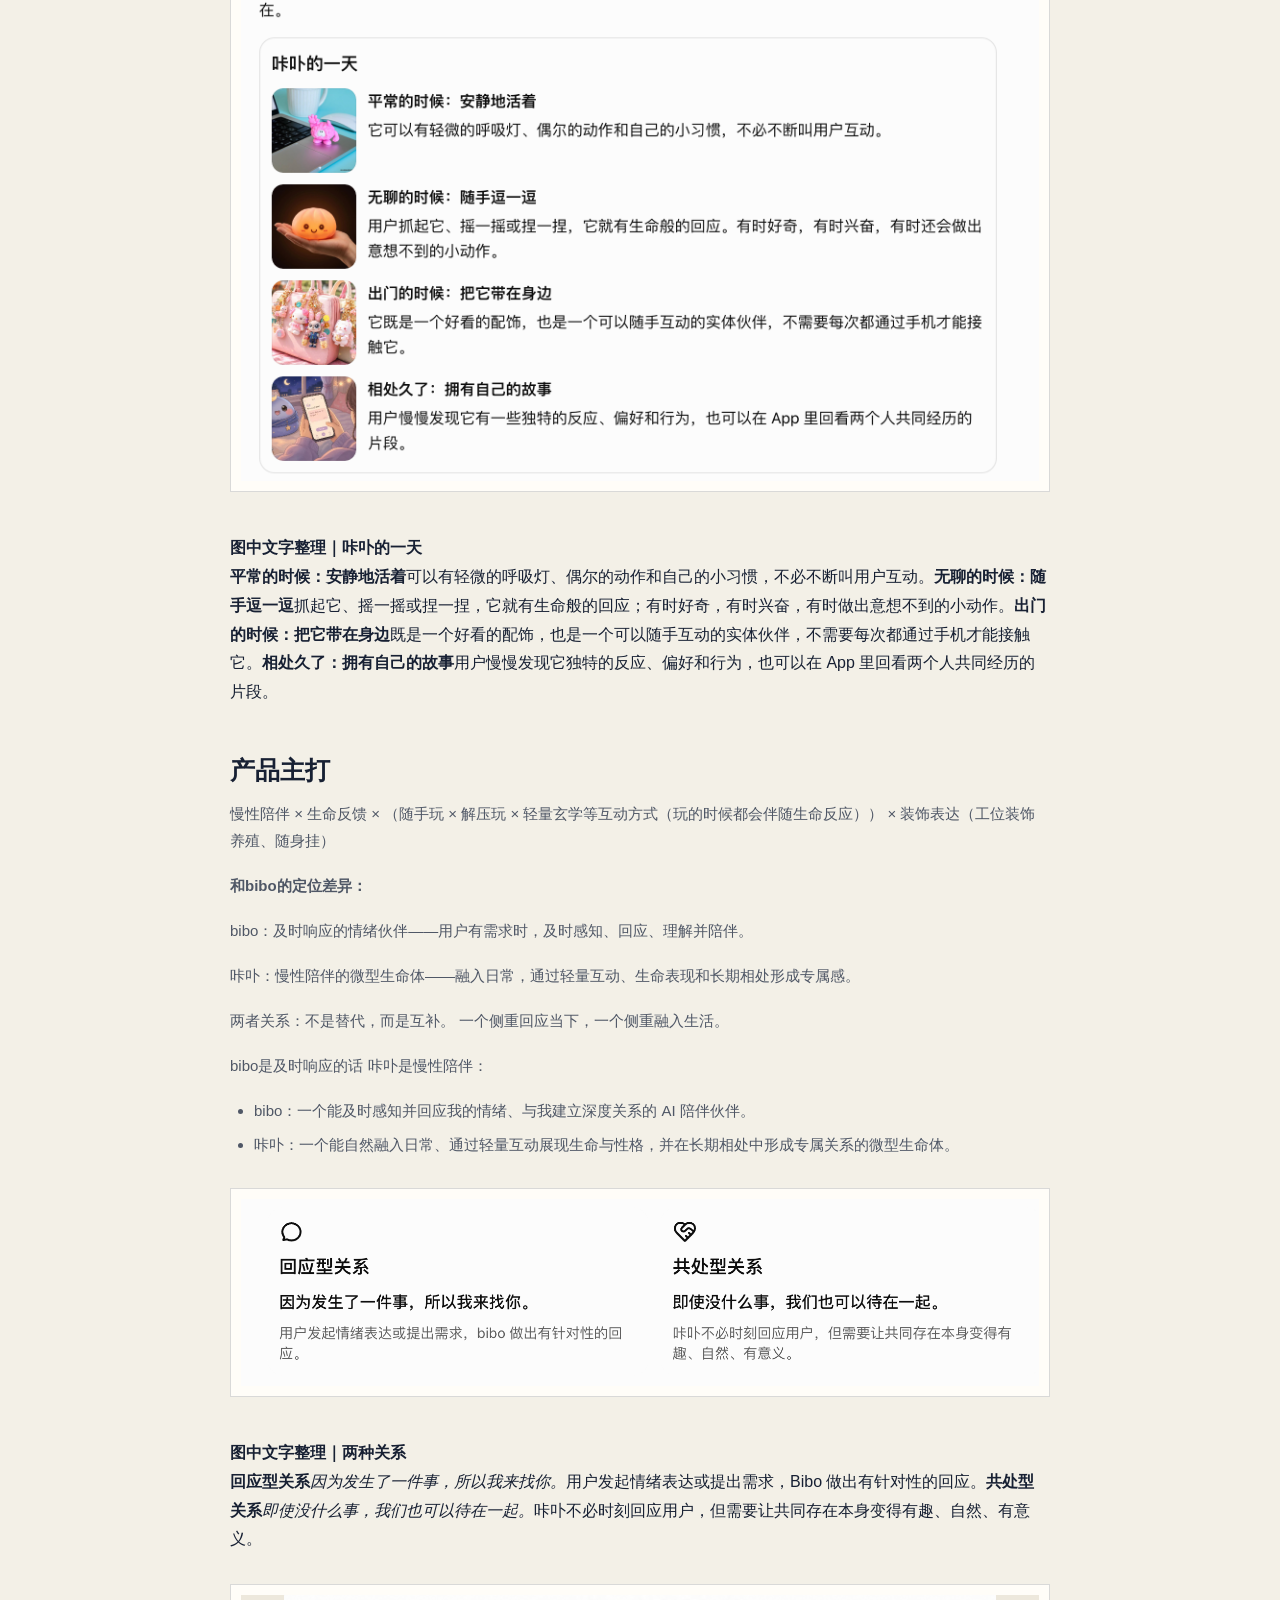
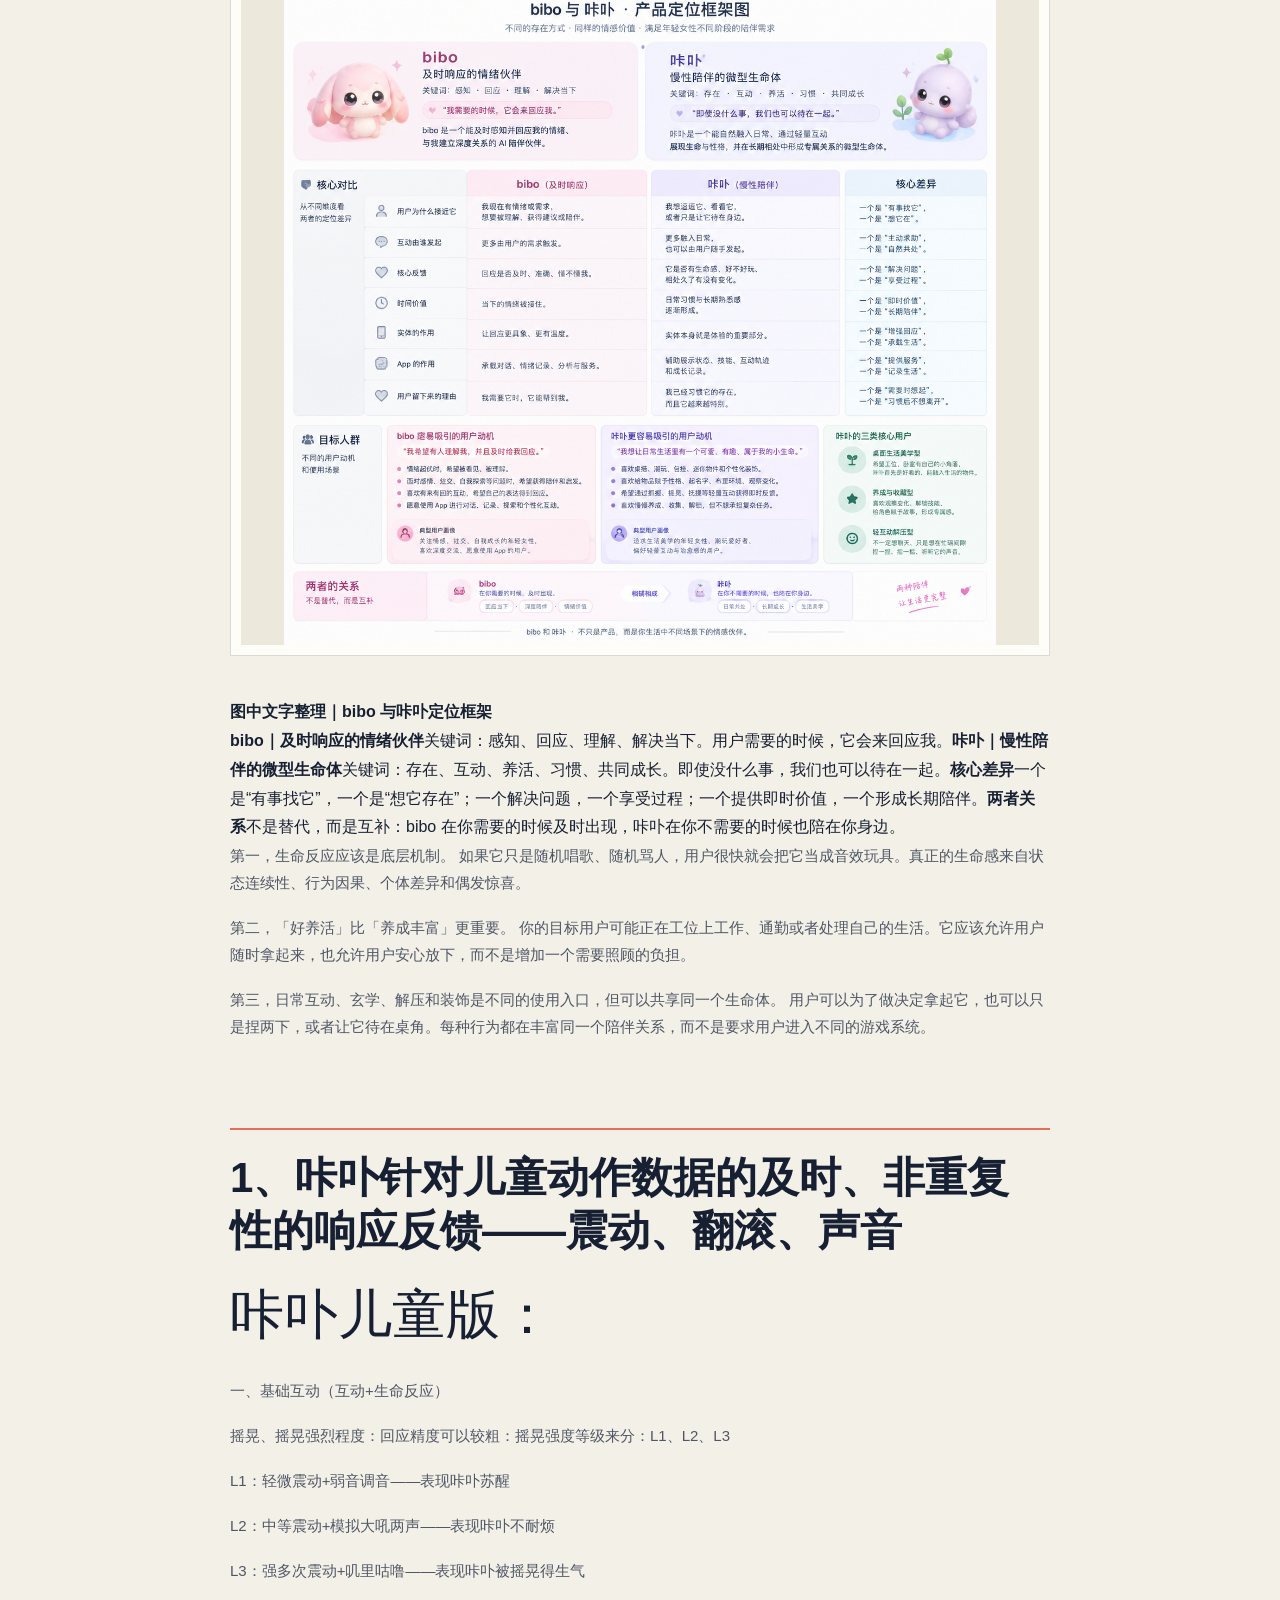
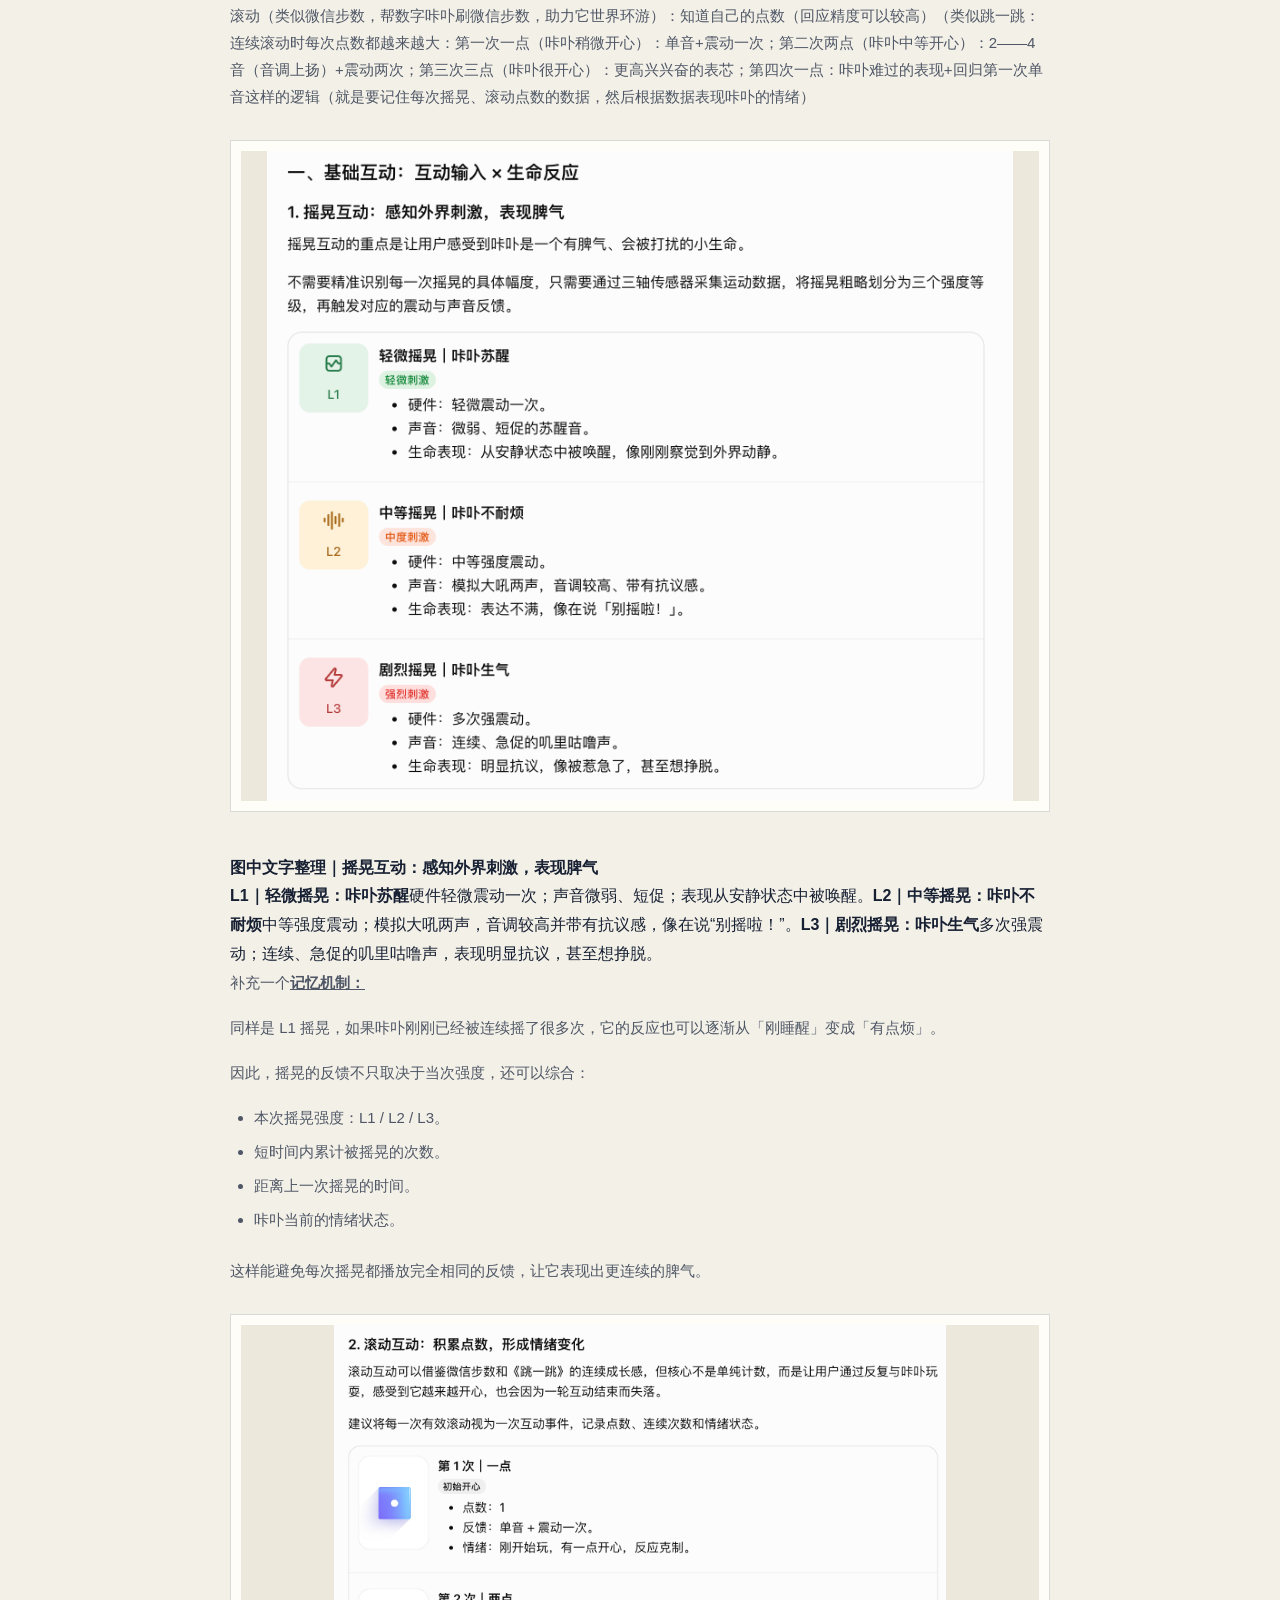
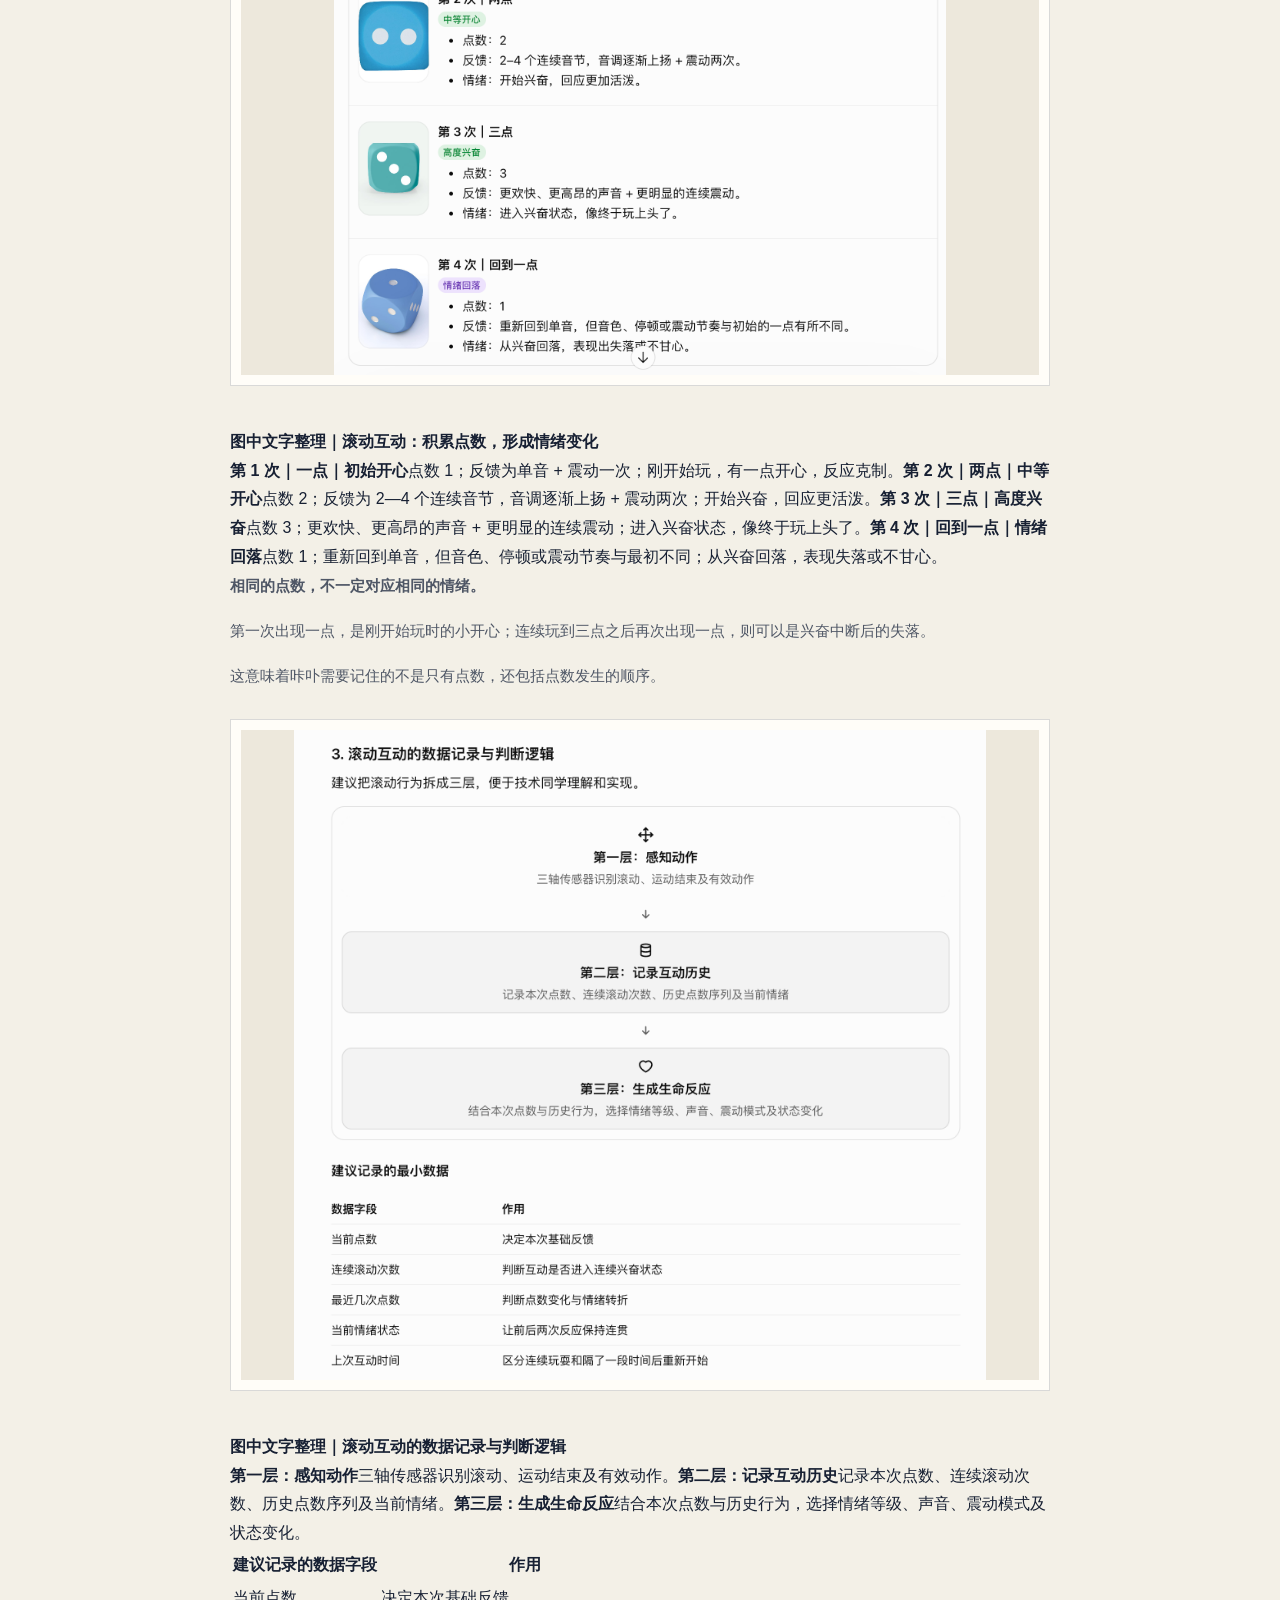
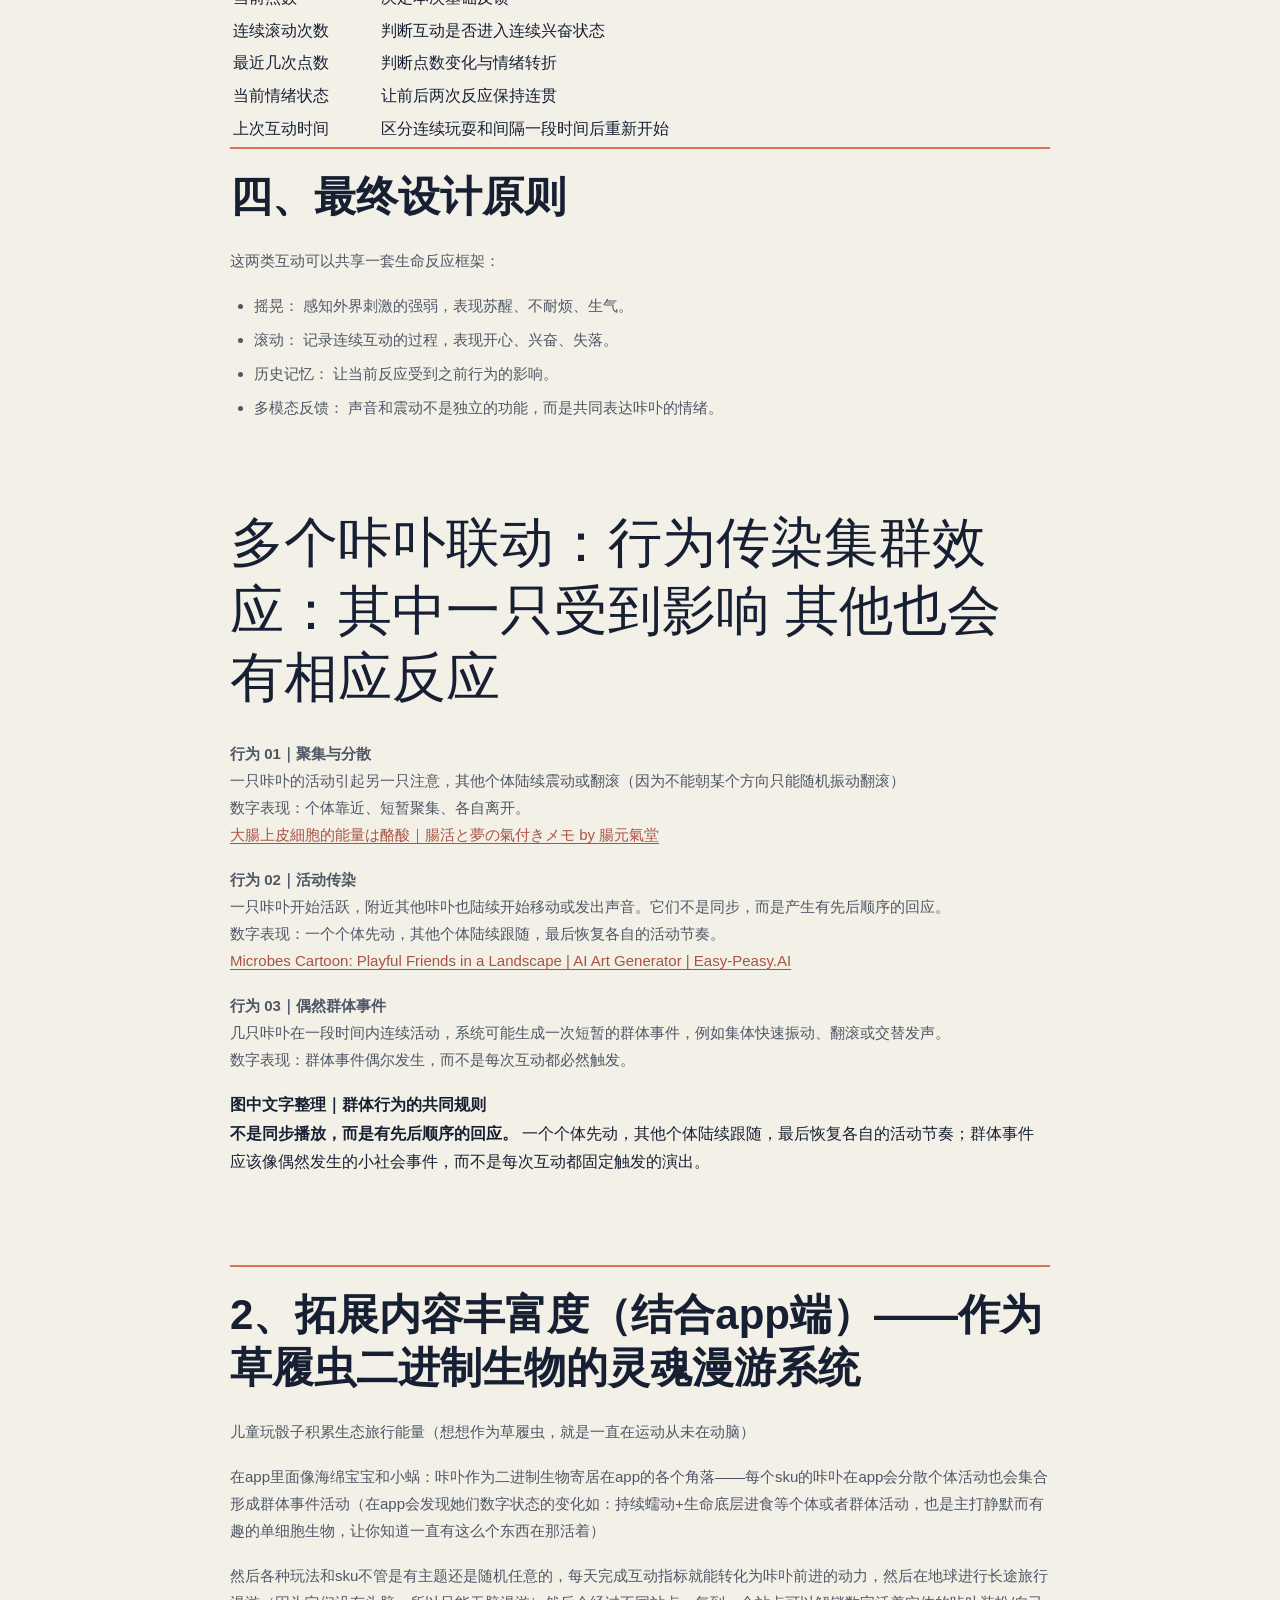
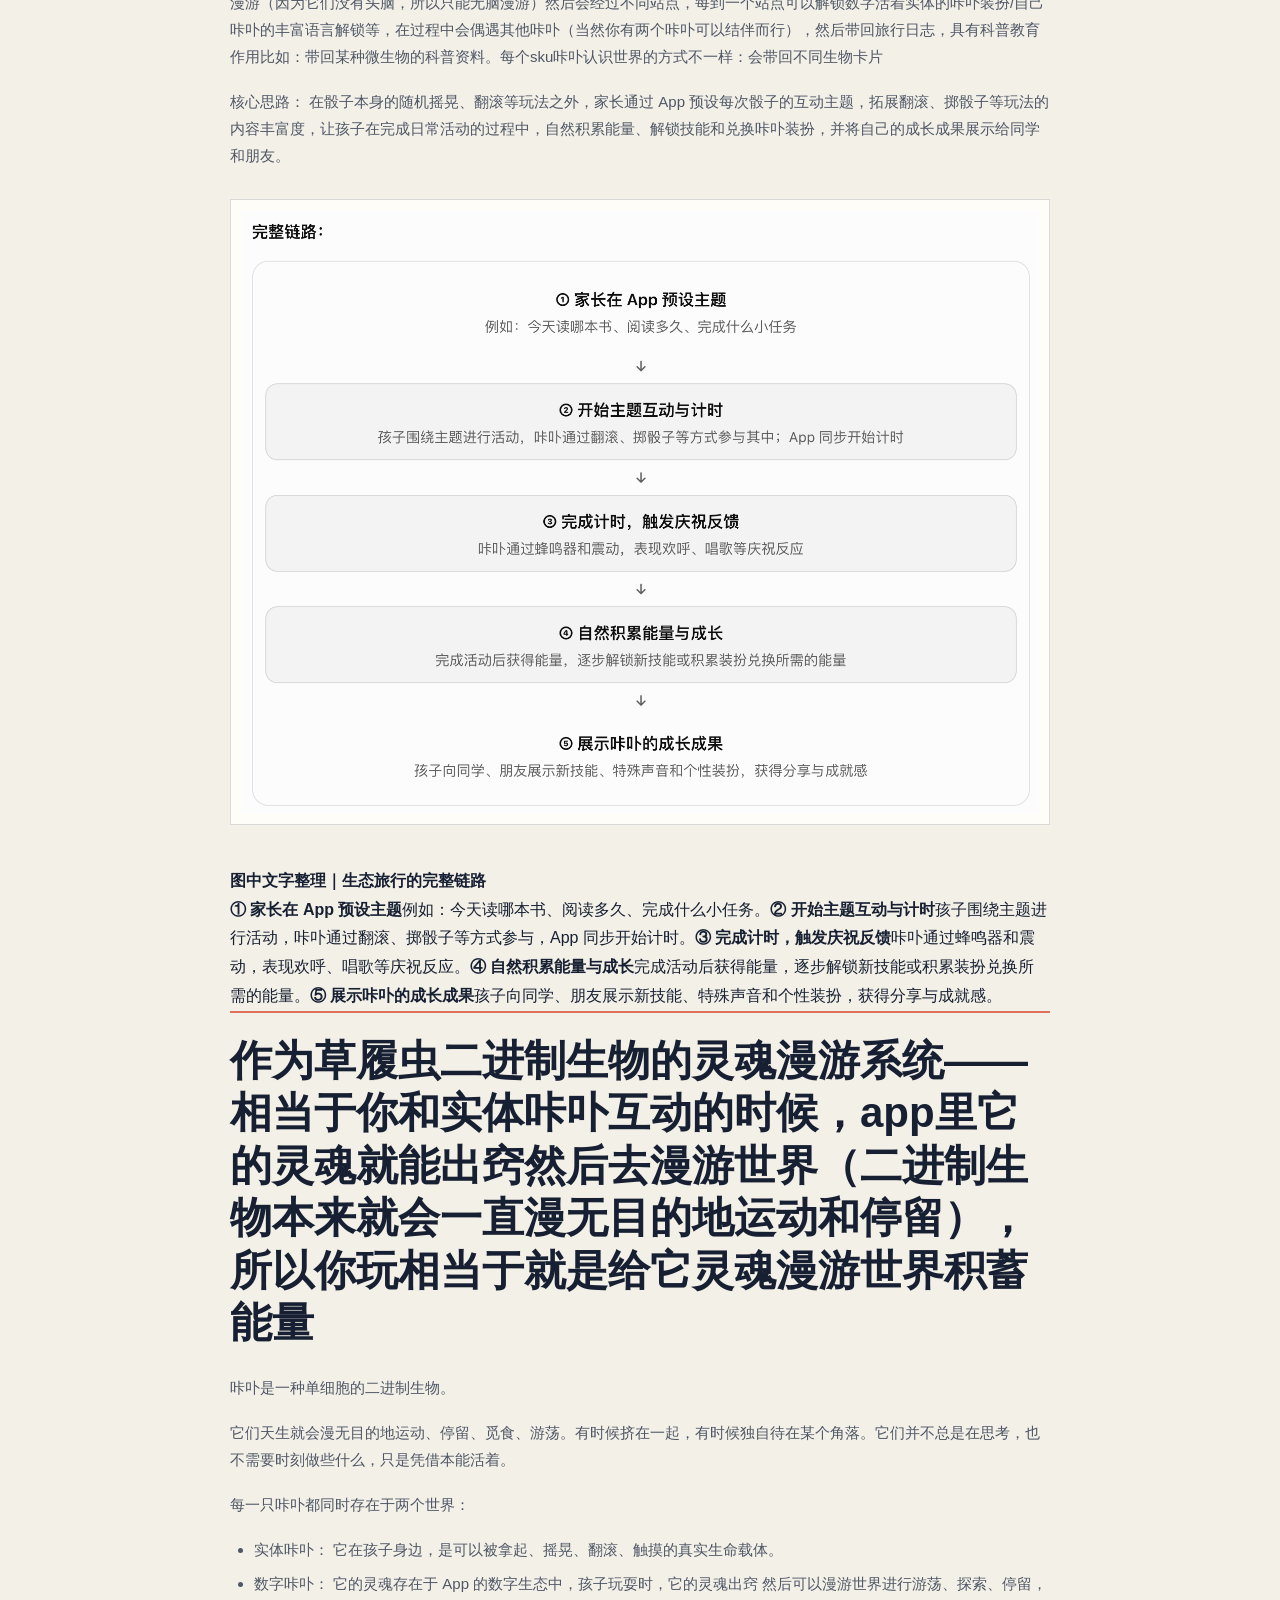
==== commit d7d0fd65: "Organize image text in child dice page" ====
--- a/child-dice-source.html
+++ b/child-dice-source.html
@@ -37,6 +37,7 @@
       <section class="source-block" id="basic">
         <h2>基础玩法部分：</h2>
         <figure class="full-image"><img src="assets/child-dice-source/01-overview.png" alt="文档中的基础玩法概念图" /></figure>
+        <div class="image-note"><b>图中文字整理</b><div><strong>基础 / 核心玩法：</strong>先让用户感受到 Bibo 的“活”；不需要额外配件，仅靠 Bibo、骰子本体和基础交互，完成 Bibo 自己玩、用户加入、回合互动、观察结果和输赢反馈。<br /><strong>衍生玩法：</strong>再让用户感受到情绪被看见和关心；通过 Bibo、App 和情绪 / 游戏配件，把点数转成情绪签、卡牌探索、冥想解压、飞行棋等内容。<br /><strong>为什么要分层：</strong>先用最小闭环证明“Bibo 会玩、会回应、有性格”，再用配件和内容把这种关系延展到用户的情绪生活。</div></div>
         <h3>随身共处型微生物产品思路——慢陪伴、共处型</h3>
         <p>本身除了震动随机翻滚可以拓展延伸的玄学决策和解压冥想没有差异性——通过物理骰子、或纯软件app就能完成，其实不能作为主打功能定位，但可以作为附带的互动方式</p>
         <ol><li>产品定位：慢陪伴的：随身携带的微生物</li></ol>
@@ -52,8 +53,10 @@
         <ol><li>持续使用与新鲜感</li></ol>
         <p>在保证产品小巧便携、方便把玩、好养活，并能持续提供生命反馈的基础上，通过生命状态变化、通过互动会自然增加生命值 解锁随机技能表现如：唱歌、模拟人类音调讲话等及 App 附加功能，激励用户持续使用，避免体验逐渐变得无趣。</p>
         <figure class="full-image"><img src="assets/child-dice-source/02-concept.png" alt="随身共处型微生物产品思路图" /></figure>
-        <div class="image-pair"><figure><img src="assets/child-dice-source/03-left.png" alt="原文配图一" /></figure><figure><img src="assets/child-dice-source/04-right.png" alt="原文配图二" /></figure></div>
-        <div class="image-stack"><figure><img src="assets/child-dice-source/05-scenario.png" alt="原文场景图一" /></figure><figure><img src="assets/child-dice-source/06-scenario.png" alt="原文场景图二" /></figure><figure><img src="assets/child-dice-source/07-scenario.png" alt="原文场景图三" /></figure></div>
+        <div class="image-note"><b>图中文字整理</b><div><strong>产品核心定位：随身携带的微生物。</strong> 一只来自未知微观世界的二进制小生物，体积小巧、方便携带，不需要复杂的饲养条件，却会因为用户的互动产生不同的生命反应。它不是一个随时等待指令的工具，而是一个有自己生命状态、脾气和偶发行为的陪伴对象。</div></div>
+        <div class="image-pair"><figure><img src="assets/child-dice-source/03-left.png" alt="工位多肉与微型饲养参考图" /><figcaption>工位上的多肉、微型盆栽和小物件，提供“在忙碌生活里养一个小生命”的心理参照。</figcaption></figure><figure><img src="assets/child-dice-source/04-right.png" alt="桌面小型植物与装饰参考图" /><figcaption>小巧、可摆放、可长期存在的桌面陪伴物。</figcaption></figure></div>
+        <div class="image-stack"><figure><img src="assets/child-dice-source/05-scenario.png" alt="五种用户动机图" /></figure><figure><img src="assets/child-dice-source/06-scenario.png" alt="随身表达动机图" /></figure><figure><img src="assets/child-dice-source/07-scenario.png" alt="生命状态循环图" /></figure></div>
+        <div class="image-note"><b>图中文字整理｜用户为什么会想拥有它</b><div class="motivation-grid"><span><strong>01 微型饲养</strong>拥有一个属于自己的小生命，给它起名字、观察状态、期待变化。</span><span><strong>02 角落生物</strong>在工位拥有一个自己的小世界，让单调空间多一个有性格、有故事的生命。</span><span><strong>03 触觉解压</strong>抓握、捏压、转动、摇晃，不需要学习规则，也不需要完成任务。</span><span><strong>04 意外惊喜</strong>它不是每次都按预期反应，可能唱歌、模仿语调或在摇晃后骂骂咧咧。</span><span><strong>05 随身表达</strong>既是生命，也是配饰；可以摆在桌面，也可以挂在包上随身携带。</span></div><p class="note-conclusion">这五种动机的共同点：用户不需要专门腾出一段时间使用它，它可以自然地嵌入日常生活。</p><hr /><div class="cycle-grid"><span><strong>用户随手互动</strong>捏一捏、摇一摇、翻转、陪它玩一会儿。</span><span><strong>微生物产生生命反应</strong>声音、震动、灯光、动作反馈，表现情绪和性格。</span><span><strong>生命状态与个体经历发生变化</strong>逐渐恢复活力、积累互动经历、满足技能触发条件。</span><span><strong>出现新的反馈或意外惊喜</strong>特殊唱段、稀有语调、性格反应、玄学结果，推动下一次自发互动。</span></div></div>
       </section>
 
       <section class="source-block pillars">
@@ -74,11 +77,15 @@
         <p>即使不玩，它也有存在的价值。</p>
         <ul><li>工位上：桌面摆件、角落生物、个性化装饰。</li><li>外出时：包挂、随身配饰、可以随时拿出来玩的物件。</li><li>独处时：手边的小生命与情绪出口。</li></ul>
         <figure class="full-image"><img src="assets/child-dice-source/08-companion.png" alt="装饰与随身陪伴配图" /></figure>
+        <div class="image-note"><b>图中文字整理｜咔卟的一天</b><div class="day-grid"><span><strong>平常的时候：安静地活着</strong>可以有轻微的呼吸灯、偶尔的动作和自己的小习惯，不必不断叫用户互动。</span><span><strong>无聊的时候：随手逗一逗</strong>抓起它、摇一摇或捏一捏，它就有生命般的回应；有时好奇，有时兴奋，有时做出意想不到的小动作。</span><span><strong>出门的时候：把它带在身边</strong>既是一个好看的配饰，也是一个可以随手互动的实体伙伴，不需要每次都通过手机才能接触它。</span><span><strong>相处久了：拥有自己的故事</strong>用户慢慢发现它独特的反应、偏好和行为，也可以在 App 里回看两个人共同经历的片段。</span></div></div>
         <h3>产品主打</h3>
         <p>慢性陪伴 × 生命反馈 × （随手玩 × 解压玩 × 轻量玄学等互动方式（玩的时候都会伴随生命反应）） × 装饰表达（工位装饰养殖、随身挂）</p>
         <p><b>和bibo的定位差异：</b></p><p>bibo：及时响应的情绪伙伴——用户有需求时，及时感知、回应、理解并陪伴。</p><p>咔卟：慢性陪伴的微型生命体——融入日常，通过轻量互动、生命表现和长期相处形成专属感。</p><p>两者关系：不是替代，而是互补。 一个侧重回应当下，一个侧重融入生活。</p>
         <p>bibo是及时响应的话 咔卟是慢性陪伴：</p><ul><li>bibo：一个能及时感知并回应我的情绪、与我建立深度关系的 AI 陪伴伙伴。</li><li>咔卟：一个能自然融入日常、通过轻量互动展现生命与性格，并在长期相处中形成专属关系的微型生命体。</li></ul>
-        <figure class="full-image"><img src="assets/child-dice-source/09-positioning.png" alt="产品定位配图" /></figure><figure class="full-image"><img src="assets/child-dice-source/10-bibo-kabu.png" alt="bibo与咔卟产品定位框架图" /></figure>
+        <figure class="full-image"><img src="assets/child-dice-source/09-positioning.png" alt="产品定位配图" /></figure>
+        <div class="image-note positioning-note"><b>图中文字整理｜两种关系</b><div class="compare-grid"><span><strong>回应型关系</strong><em>因为发生了一件事，所以我来找你。</em>用户发起情绪表达或提出需求，Bibo 做出有针对性的回应。</span><span><strong>共处型关系</strong><em>即使没什么事，我们也可以待在一起。</em>咔卟不必时刻回应用户，但需要让共同存在本身变得有趣、自然、有意义。</span></div></div>
+        <figure class="full-image"><img src="assets/child-dice-source/10-bibo-kabu.png" alt="bibo与咔卟产品定位框架图" /></figure>
+        <div class="image-note"><b>图中文字整理｜bibo 与咔卟定位框架</b><div class="framework-grid"><span><strong>bibo｜及时响应的情绪伙伴</strong>关键词：感知、回应、理解、解决当下。用户需要的时候，它会来回应我。</span><span><strong>咔卟｜慢性陪伴的微型生命体</strong>关键词：存在、互动、养活、习惯、共同成长。即使没什么事，我们也可以待在一起。</span><span><strong>核心差异</strong>一个是“有事找它”，一个是“想它存在”；一个解决问题，一个享受过程；一个提供即时价值，一个形成长期陪伴。</span><span><strong>两者关系</strong>不是替代，而是互补：bibo 在你需要的时候及时出现，咔卟在你不需要的时候也陪在你身边。</span></div></div>
         <p>第一，生命反应应该是底层机制。 如果它只是随机唱歌、随机骂人，用户很快就会把它当成音效玩具。真正的生命感来自状态连续性、行为因果、个体差异和偶发惊喜。</p>
         <p>第二，「好养活」比「养成丰富」更重要。 你的目标用户可能正在工位上工作、通勤或者处理自己的生活。它应该允许用户随时拿起来，也允许用户安心放下，而不是增加一个需要照顾的负担。</p>
         <p>第三，日常互动、玄学、解压和装饰是不同的使用入口，但可以共享同一个生命体。 用户可以为了做决定拿起它，也可以只是捏两下，或者让它待在桌角。每种行为都在丰富同一个陪伴关系，而不是要求用户进入不同的游戏系统。</p>
@@ -91,9 +98,12 @@
         <p>L1：轻微震动+弱音调音——表现咔卟苏醒</p><p>L2：中等震动+模拟大吼两声——表现咔卟不耐烦</p><p>L3：强多次震动+叽里咕噜——表现咔卟被摇晃得生气</p>
         <p>滚动（类似微信步数，帮数字咔卟刷微信步数，助力它世界环游）：知道自己的点数（回应精度可以较高）（类似跳一跳：连续滚动时每次点数都越来越大：第一次一点（咔卟稍微开心）：单音+震动一次；第二次两点（咔卟中等开心）：2——4音（音调上扬）+震动两次；第三次三点（咔卟很开心）：更高兴兴奋的表芯；第四次一点：咔卟难过的表现+回归第一次单音这样的逻辑（就是要记住每次摇晃、滚动点数的数据，然后根据数据表现咔卟的情绪）</p>
         <figure class="full-image"><img src="assets/child-dice-source/11-shake-response.png" alt="摇晃强度与生命反应图" /></figure>
+        <div class="image-note"><b>图中文字整理｜摇晃互动：感知外界刺激，表现脾气</b><div class="level-grid"><span><strong>L1｜轻微摇晃：咔卟苏醒</strong>硬件轻微震动一次；声音微弱、短促；表现从安静状态中被唤醒。</span><span><strong>L2｜中等摇晃：咔卟不耐烦</strong>中等强度震动；模拟大吼两声，音调较高并带有抗议感，像在说“别摇啦！”。</span><span><strong>L3｜剧烈摇晃：咔卟生气</strong>多次强震动；连续、急促的叽里咕噜声，表现明显抗议，甚至想挣脱。</span></div></div>
         <p>补充一个<b><u>记忆机制：</u></b></p><p>同样是 L1 摇晃，如果咔卟刚刚已经被连续摇了很多次，它的反应也可以逐渐从「刚睡醒」变成「有点烦」。</p><p>因此，摇晃的反馈不只取决于当次强度，还可以综合：</p><ul><li>本次摇晃强度：L1 / L2 / L3。</li><li>短时间内累计被摇晃的次数。</li><li>距离上一次摇晃的时间。</li><li>咔卟当前的情绪状态。</li></ul>
         <p>这样能避免每次摇晃都播放完全相同的反馈，让它表现出更连续的脾气。</p><figure class="full-image"><img src="assets/child-dice-source/12-memory.png" alt="记忆机制配图" /></figure>
+        <div class="image-note"><b>图中文字整理｜滚动互动：积累点数，形成情绪变化</b><div class="roll-grid"><span><strong>第 1 次｜一点｜初始开心</strong>点数 1；反馈为单音 + 震动一次；刚开始玩，有一点开心，反应克制。</span><span><strong>第 2 次｜两点｜中等开心</strong>点数 2；反馈为 2—4 个连续音节，音调逐渐上扬 + 震动两次；开始兴奋，回应更活泼。</span><span><strong>第 3 次｜三点｜高度兴奋</strong>点数 3；更欢快、更高昂的声音 + 更明显的连续震动；进入兴奋状态，像终于玩上头了。</span><span><strong>第 4 次｜回到一点｜情绪回落</strong>点数 1；重新回到单音，但音色、停顿或震动节奏与最初不同；从兴奋回落，表现失落或不甘心。</span></div></div>
         <p><b>相同的点数，不一定对应相同的情绪。</b></p><p>第一次出现一点，是刚开始玩时的小开心；连续玩到三点之后再次出现一点，则可以是兴奋中断后的失落。</p><p>这意味着咔卟需要记住的不是只有点数，还包括点数发生的顺序。</p><figure class="full-image"><img src="assets/child-dice-source/13-roll-memory.png" alt="点数顺序与情绪记忆配图" /></figure>
+        <div class="image-note"><b>图中文字整理｜滚动互动的数据记录与判断逻辑</b><div class="data-flow"><span><strong>第一层：感知动作</strong>三轴传感器识别滚动、运动结束及有效动作。</span><span><strong>第二层：记录互动历史</strong>记录本次点数、连续滚动次数、历史点数序列及当前情绪。</span><span><strong>第三层：生成生命反应</strong>结合本次点数与历史行为，选择情绪等级、声音、震动模式及状态变化。</span></div><table class="mini-table"><thead><tr><th>建议记录的数据字段</th><th>作用</th></tr></thead><tbody><tr><td>当前点数</td><td>决定本次基础反馈</td></tr><tr><td>连续滚动次数</td><td>判断互动是否进入连续兴奋状态</td></tr><tr><td>最近几次点数</td><td>判断点数变化与情绪转折</td></tr><tr><td>当前情绪状态</td><td>让前后两次反应保持连贯</td></tr><tr><td>上次互动时间</td><td>区分连续玩耍和间隔一段时间后重新开始</td></tr></tbody></table></div>
         <h2>四、最终设计原则</h2><p>这两类互动可以共享一套生命反应框架：</p><ul><li>摇晃： 感知外界刺激的强弱，表现苏醒、不耐烦、生气。</li><li>滚动： 记录连续互动的过程，表现开心、兴奋、失落。</li><li>历史记忆： 让当前反应受到之前行为的影响。</li><li>多模态反馈： 声音和震动不是独立的功能，而是共同表达咔卟的情绪。</li></ul>
       </section>
 
@@ -102,6 +112,7 @@
         <p><b>行为 01｜聚集与分散</b><br />一只咔卟的活动引起另一只注意，其他个体陆续震动或翻滚（因为不能朝某个方向只能随机振动翻滚）<br />数字表现：个体靠近、短暂聚集、各自离开。<br /><a href="https://images.openai.com/static-rsc-4/Qj-pBT9pZIznka8liazETEY6cP1XOgUjFkYp9rlZqb0fDJ1J6VQ82qdjKdlsqSiosQWa6qS948s3ys4_XcOu823qMtj8EXeokLvXXbiYYChERYshEEqoEVrTX4sRbcTk2lcrN-MRhfj6WqP17IEGfV4XFQRvW7LobXs482mrAQs?purpose=inline">大腸上皮細胞的能量は酪酸｜腸活と夢の氣付きメモ by 腸元氣堂</a></p>
         <p><b>行为 02｜活动传染</b><br />一只咔卟开始活跃，附近其他咔卟也陆续开始移动或发出声音。它们不是同步，而是产生有先后顺序的回应。<br />数字表现：一个个体先动，其他个体陆续跟随，最后恢复各自的活动节奏。<br /><a href="https://images.openai.com/static-rsc-4/vrpW2fhEib98w_b7hezajFPuRcAiP8vLCv7kvCfgTFHOcJHsXTMRkm8jaqk6qA_sxZWRoVz3rI7BCdZ0VZx5S1K7lO5_WIF5LnZJO63Iphu2b4NpVU6kT9WmgZHWEGU_ZcV_eAH1ZwmTBJGNC-s46bJ2bcGM_72Yu2LF4eiDxzU?purpose=inline">Microbes Cartoon: Playful Friends in a Landscape | AI Art Generator | Easy-Peasy.AI</a></p>
         <p><b>行为 03｜偶然群体事件</b><br />几只咔卟在一段时间内连续活动，系统可能生成一次短暂的群体事件，例如集体快速振动、翻滚或交替发声。<br />数字表现：群体事件偶尔发生，而不是每次互动都必然触发。</p>
+        <div class="image-note"><b>图中文字整理｜群体行为的共同规则</b><div><strong>不是同步播放，而是有先后顺序的回应。</strong> 一个个体先动，其他个体陆续跟随，最后恢复各自的活动节奏；群体事件应该像偶然发生的小社会事件，而不是每次互动都固定触发的演出。</div></div>
       </section>
 
       <section class="source-block" id="travel">
@@ -111,11 +122,13 @@
         <p>然后各种玩法和sku不管是有主题还是随机任意的，每天完成互动指标就能转化为咔卟前进的动力，然后在地球进行长途旅行漫游（因为它们没有头脑，所以只能无脑漫游）然后会经过不同站点，每到一个站点可以解锁数字活着实体的咔卟装扮/自己咔卟的丰富语言解锁等，在过程中会偶遇其他咔卟（当然你有两个咔卟可以结伴而行），然后带回旅行日志，具有科普教育作用比如：带回某种微生物的科普资料。每个sku咔卟认识世界的方式不一样：会带回不同生物卡片</p>
         <p>核心思路： 在骰子本身的随机摇晃、翻滚等玩法之外，家长通过 App 预设每次骰子的互动主题，拓展翻滚、掷骰子等玩法的内容丰富度，让孩子在完成日常活动的过程中，自然积累能量、解锁技能和兑换咔卟装扮，并将自己的成长成果展示给同学和朋友。</p>
         <figure class="full-image"><img src="assets/child-dice-source/14-travel-system.png" alt="生态旅行能量与内容拓展配图" /></figure>
+        <div class="image-note"><b>图中文字整理｜生态旅行的完整链路</b><div class="journey-grid"><span><strong>① 家长在 App 预设主题</strong>例如：今天读哪本书、阅读多久、完成什么小任务。</span><span><strong>② 开始主题互动与计时</strong>孩子围绕主题进行活动，咔卟通过翻滚、掷骰子等方式参与，App 同步开始计时。</span><span><strong>③ 完成计时，触发庆祝反馈</strong>咔卟通过蜂鸣器和震动，表现欢呼、唱歌等庆祝反应。</span><span><strong>④ 自然积累能量与成长</strong>完成活动后获得能量，逐步解锁新技能或积累装扮兑换所需的能量。</span><span><strong>⑤ 展示咔卟的成长成果</strong>孩子向同学、朋友展示新技能、特殊声音和个性装扮，获得分享与成就感。</span></div></div>
         <h2>作为草履虫二进制生物的灵魂漫游系统——相当于你和实体咔卟互动的时候，app里它的灵魂就能出窍然后去漫游世界（二进制生物本来就会一直漫无目的地运动和停留），所以你玩相当于就是给它灵魂漫游世界积蓄能量</h2>
         <p>咔卟是一种单细胞的二进制生物。</p><p>它们天生就会漫无目的地运动、停留、觅食、游荡。有时候挤在一起，有时候独自待在某个角落。它们并不总是在思考，也不需要时刻做些什么，只是凭借本能活着。</p><p>每一只咔卟都同时存在于两个世界：</p>
         <ul><li>实体咔卟： 它在孩子身边，是可以被拿起、摇晃、翻滚、触摸的真实生命载体。</li><li>数字咔卟： 它的灵魂存在于 App 的数字生态中，孩子玩耍时，它的灵魂出窍 然后可以漫游世界进行游荡、探索、停留，也可能遇见其他咔卟也可以结伴而行，会经过不同站点</li></ul>
         <ol><li>日常旅行会带来什么：<ol><li>会偶遇其他咔卟（当然你有两个咔卟可以结伴而行），然后带回旅行日志，具有科普教育作用比如：带回某种微生物的科普资料。每个sku咔卟认识世界的方式不一样：会带回不同资料：微生物、植物、动物等</li></ol></li><li>经过站点会带来什么：<ol><li>可以解锁数字活着实体的咔卟装扮/自己咔卟的丰富语言解锁等</li></ol></li></ol>
         <p>当孩子拿起实体咔卟玩耍时，互动产生的能量就会被传递给数字世界中的它，让它有机会进行更远的漫游。</p><figure class="full-image"><img src="assets/child-dice-source/15-soul-travel.png" alt="实体咔卟与数字灵魂漫游配图" /></figure>
+        <div class="image-note"><b>图中文字整理｜核心互动闭环：玩耍 → 灵魂出窍 → 漫游 → 带回发现</b><div class="journey-grid"><span><strong>01 · 与实体咔卟互动</strong>摇一摇、翻一翻、轻轻拍一拍，每一次真实互动都在为咔卟积蓄能量。</span><span><strong>02 · 灵魂获得漫游能量</strong>数字世界里的咔卟感受到能量，开始更活跃地游动，逐渐获得远行能力。</span><span><strong>03 · 灵魂漫游世界</strong>它会经过海洋、森林、湿地与城市，偶尔停下来，偶尔遇见同伴。</span><span><strong>04 · 带回旅途中的发现</strong>把沿途遇见的微生物、动植物和自然现象带回来，形成属于它的旅行日志与发现档案。</span></div></div>
         <p>盲盒形式——端盒6——8个</p>
         <p>在app里面像海绵宝宝和小蜗：咔卟作为二进制生物寄居在app的各个角落——每个sku的咔卟在app会分散个体活动也会集合形成群体事件活动（在app会发现她们数字状态的变化如：持续蠕动+生命底层进食等个体或者群体活动，也是主打静默而有趣的单细胞生物，让你知道一直有这么个东西在那活着）         儿童玩骰子积累生态旅行能量（想想作为草履虫，就是一直在运动从未在动脑）</p>
         <p>然后各种玩法和sku不管是有主题还是随机任意的，每天完成互动指标就能转化为咔卟前进的动力，然后在地球进行长途旅行漫游（因为它们没有头脑，所以只能无脑漫游）然后会经过不同站点，每到一个站点可以解锁数字活着实体的咔卟装扮/自己咔卟的丰富语言解锁等，在过程中会偶遇其他咔卟（当然你有两个咔卟可以结伴而行），然后带回旅行日志，具有科普教育作用比如：带回某种微生物的科普资料。每个sku咔卟认识世界的方式不一样：会带回不同资料：微生物、植物、动物等</p>
--- a/child-dice-source.css
+++ b/child-dice-source.css
@@ -0,0 +1 @@
+:root{--ink:#172033;--muted:#626a78;--paper:#f3f0e7;--card:#fffdf8;--line:rgba(23,32,51,.16);--lime:#c9e553;--coral:#e16f59;--cyan:#86d9d3}*{box-sizing:border-box}html{scroll-behavior:smooth}body{margin:0;background:var(--paper);color:var(--ink);font-family:-apple-system,BlinkMacSystemFont,"PingFang SC","Microsoft YaHei",sans-serif;line-height:1.8}.site-header{position:sticky;top:0;z-index:5;display:flex;align-items:center;gap:28px;min-height:66px;padding:0 5vw;background:rgba(243,240,231,.94);border-bottom:1px solid var(--line);backdrop-filter:blur(10px)}.brand{display:flex;align-items:center;gap:10px;color:var(--ink);font-size:11px;font-weight:700;letter-spacing:.12em;text-decoration:none;white-space:nowrap}.brand-mark{width:18px;height:18px;background:var(--coral);display:block}.site-header nav{display:flex;gap:18px;flex:1;justify-content:center}.site-header nav a{color:var(--muted);font-size:12px;text-decoration:none}.site-header nav a:hover{color:var(--coral)}.edition{color:#858b97;font-size:10px;letter-spacing:.1em;white-space:nowrap}.wrap{width:min(1100px,90vw);margin-inline:auto}.hero{display:grid;grid-template-columns:1fr 250px;gap:5vw;align-items:end;padding:110px 0 75px;border-bottom:1px solid var(--line)}.eyebrow{margin:0 0 18px;color:#778d12;font-size:10px;letter-spacing:.18em}.hero h1{margin:0;font-size:clamp(48px,8vw,100px);font-weight:500;line-height:1.02;letter-spacing:-.05em}.hero h1 em{color:var(--coral);font-style:normal}.lede{margin:28px 0 0;color:var(--muted);font-size:16px}.hero-stamp{display:grid;gap:10px;padding:22px;border-top:3px solid var(--coral);background:var(--ink);color:#fffdf8}.hero-stamp strong{font-size:35px;font-weight:500}.hero-stamp span{color:#c5cad3;font-size:12px;line-height:1.65}.document{padding:70px 0 100px}.source-block{max-width:820px;margin:0 auto 88px}.source-block.intro{max-width:880px;padding:34px 40px;background:var(--ink);color:#f5f1e8;border-left:5px solid var(--lime)}.source-block.intro p{color:#d4d8df}.source-block p{margin:0 0 18px;color:#4f5766;font-size:15px}.source-block h1,.source-block h2,.source-block h3{color:var(--ink);line-height:1.25}.source-block h1{margin:0 0 28px;font-size:clamp(30px,5vw,54px);font-weight:500}.source-block h2{margin:0 0 24px;padding-top:22px;border-top:2px solid var(--coral);font-size:clamp(25px,4vw,42px);font-weight:600}.source-block h3{margin:48px 0 14px;font-size:25px;font-weight:600}.source-block ul,.source-block ol{margin:14px 0 24px;padding-left:1.6em;color:#4f5766;font-size:15px}.source-block li{margin:7px 0}.source-block a{color:#a95342;text-decoration:underline;text-decoration-thickness:1px;text-underline-offset:3px}.full-image{margin:30px 0 42px;padding:10px;background:var(--card);border:1px solid var(--line)}.full-image img{display:block;width:100%;max-height:650px;object-fit:contain;background:#ede8dc}.image-pair{display:grid;grid-template-columns:minmax(0,1.7fr) minmax(0,1fr);gap:14px;margin:28px 0 42px}.image-pair figure,.image-stack figure{margin:0;padding:9px;background:var(--card);border:1px solid var(--line)}.image-pair img,.image-stack img{display:block;width:100%;height:310px;object-fit:contain;background:#ede8dc}.image-stack{display:grid;grid-template-columns:repeat(3,1fr);gap:14px;margin:28px 0 42px}.image-stack img{height:205px}.pillars{padding-top:4px}.pillars h3:first-child{margin-top:0}.pillars>p:nth-of-type(1){color:var(--coral);font-weight:700}.site-footer{display:flex;justify-content:space-between;gap:30px;padding:28px 0 48px;border-top:1px solid var(--line);color:#808792;font-size:11px}.site-footer span:last-child{text-align:right}@media(max-width:800px){.site-header{gap:14px}.site-header nav{display:none}.edition{margin-left:auto}.hero{grid-template-columns:1fr;padding-top:75px}.hero-stamp{max-width:250px}.source-block.intro{padding:25px}.image-pair{grid-template-columns:1fr}.image-pair img{height:auto;max-height:460px}.image-stack{grid-template-columns:1fr}.image-stack img{height:auto;max-height:420px}.source-block p,.source-block li{font-size:14px}.site-footer{display:block}.site-footer span{display:block}.site-footer span:last-child{margin-top:8px;text-align:left}}@media(prefers-reduced-motion:reduce){html{scroll-behavior:auto}}
